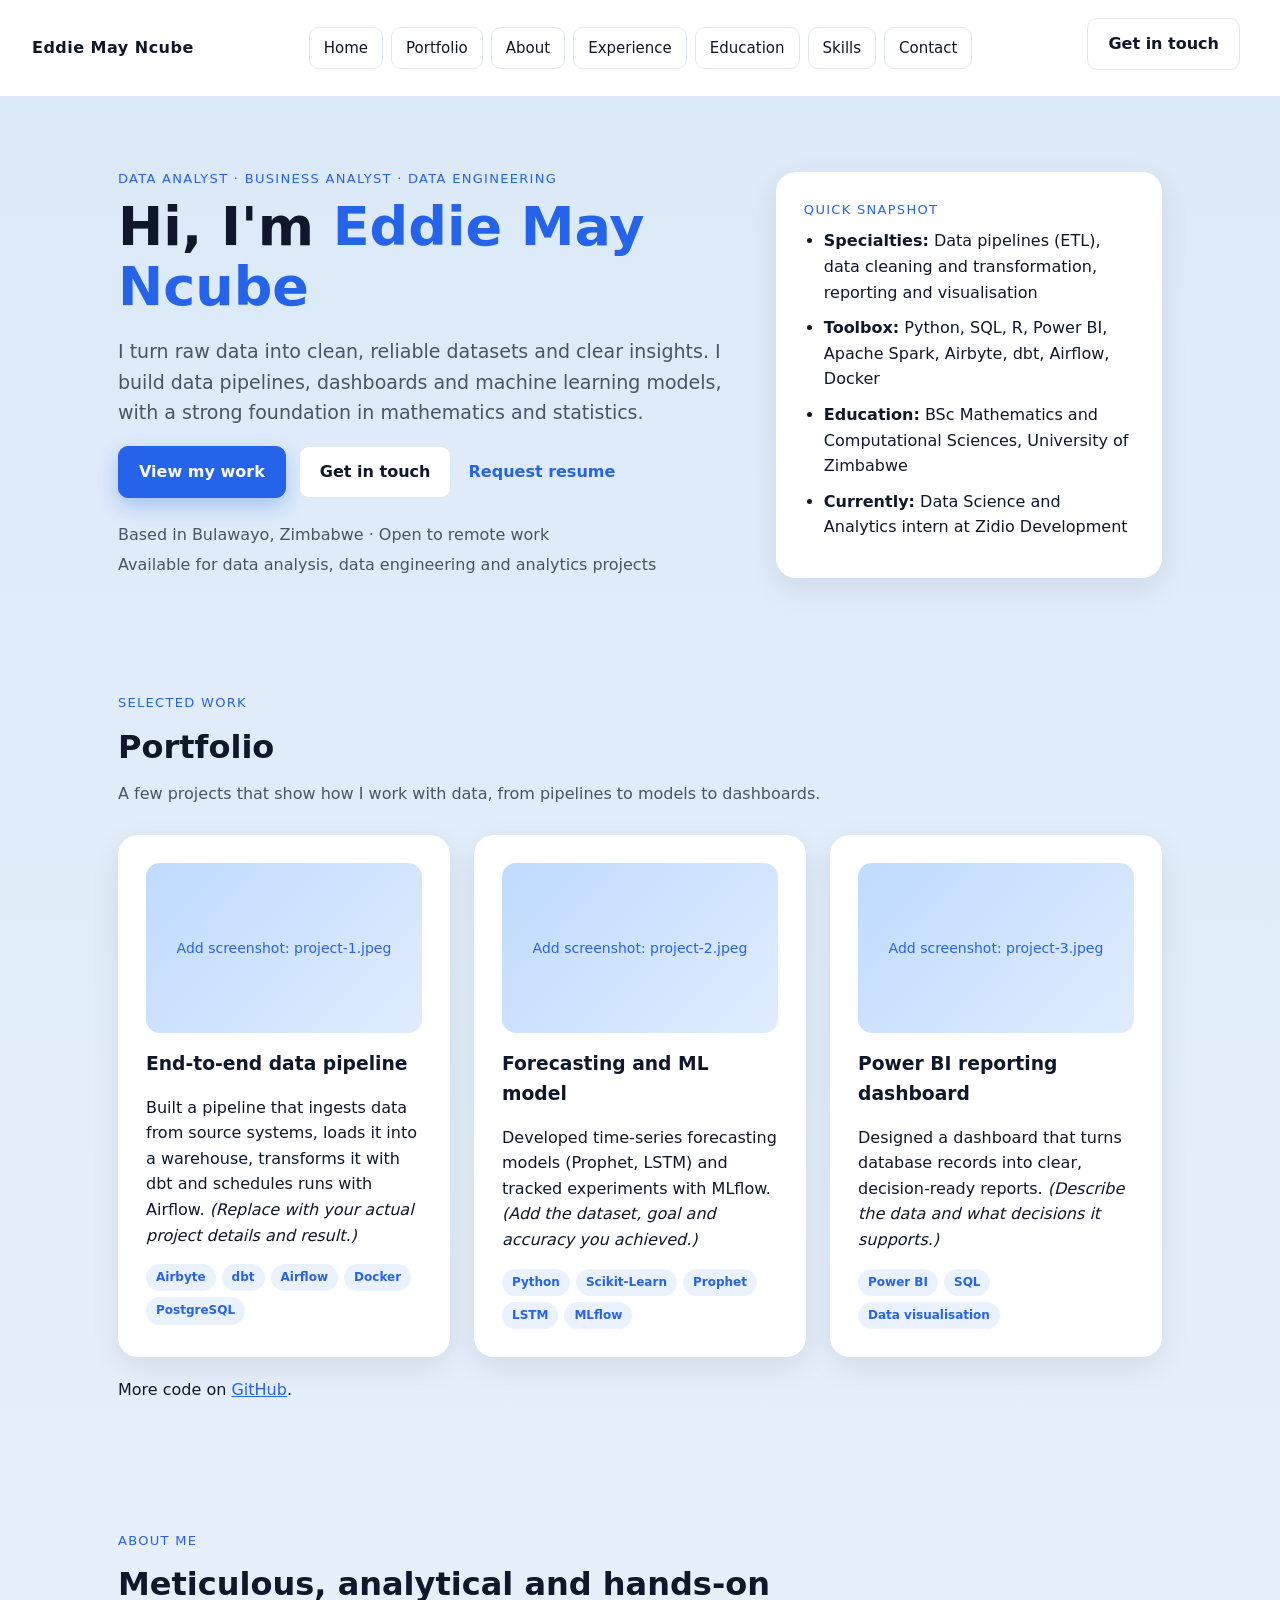
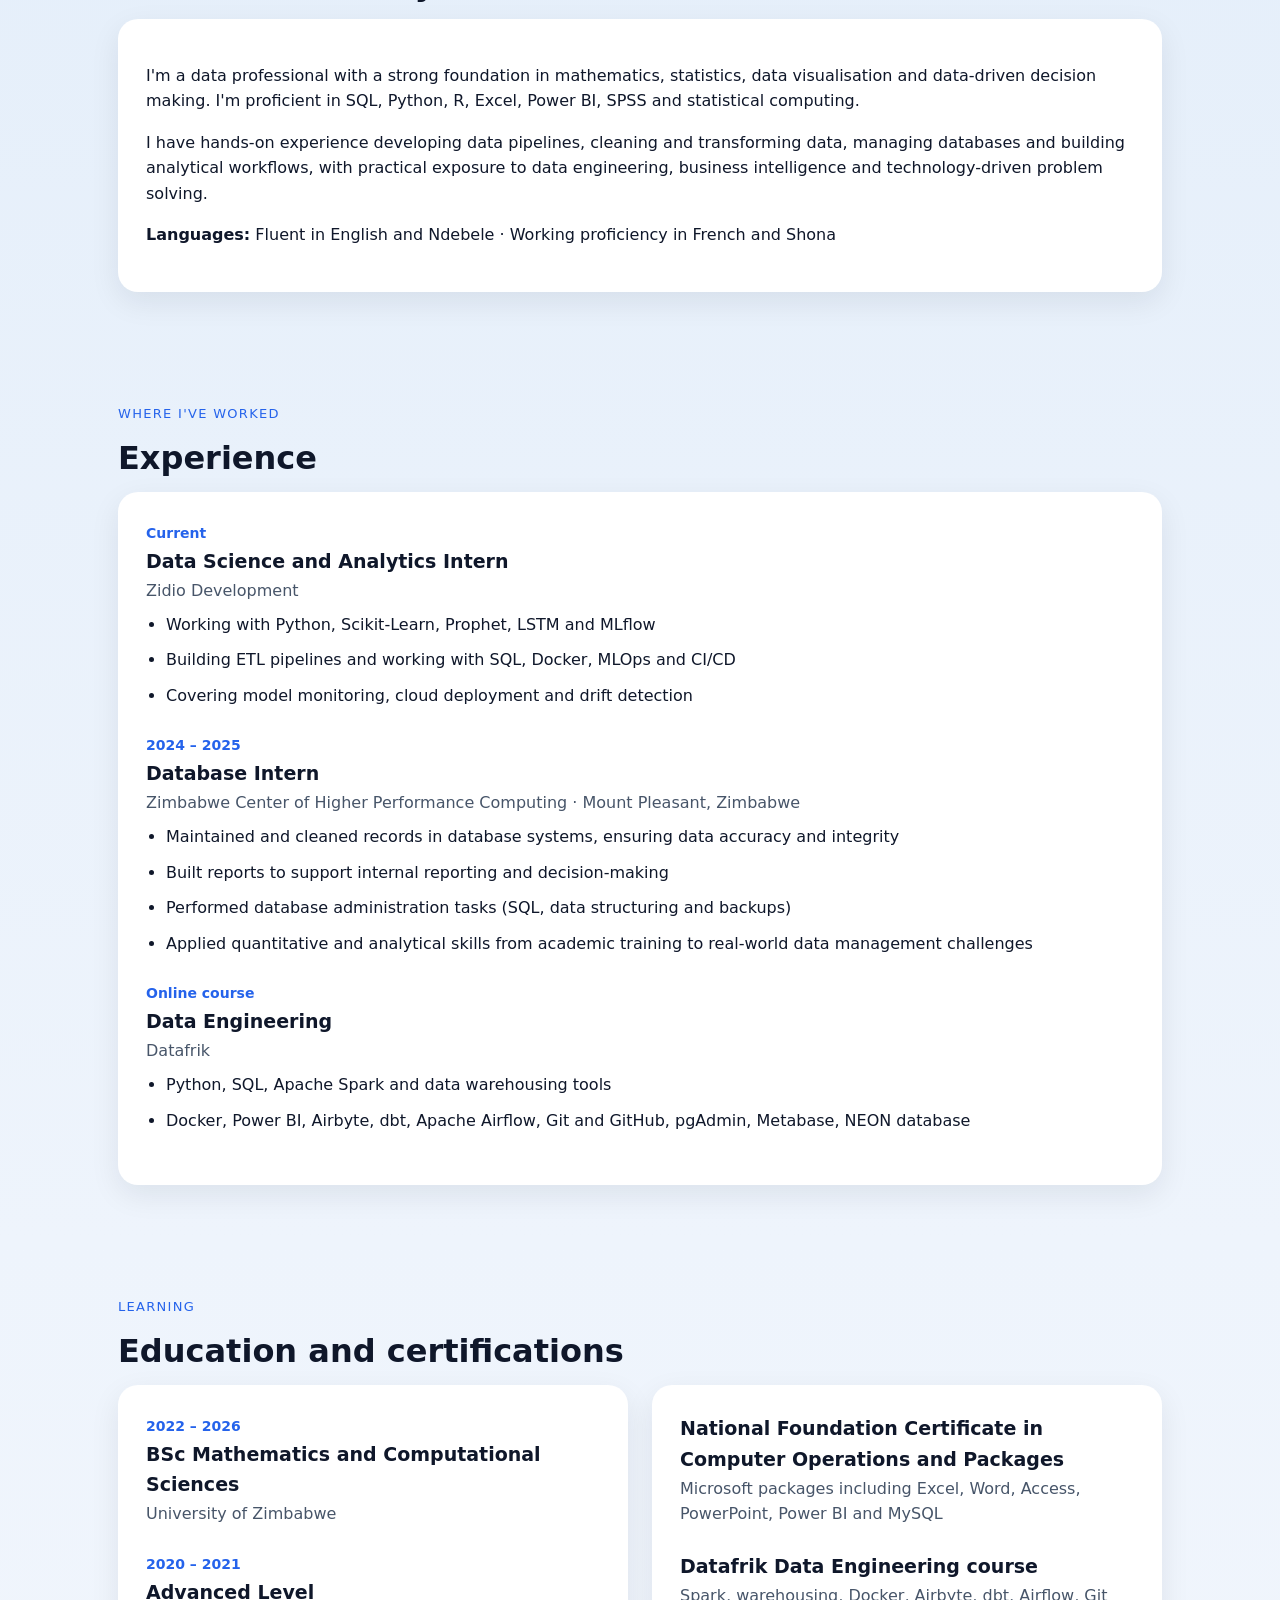
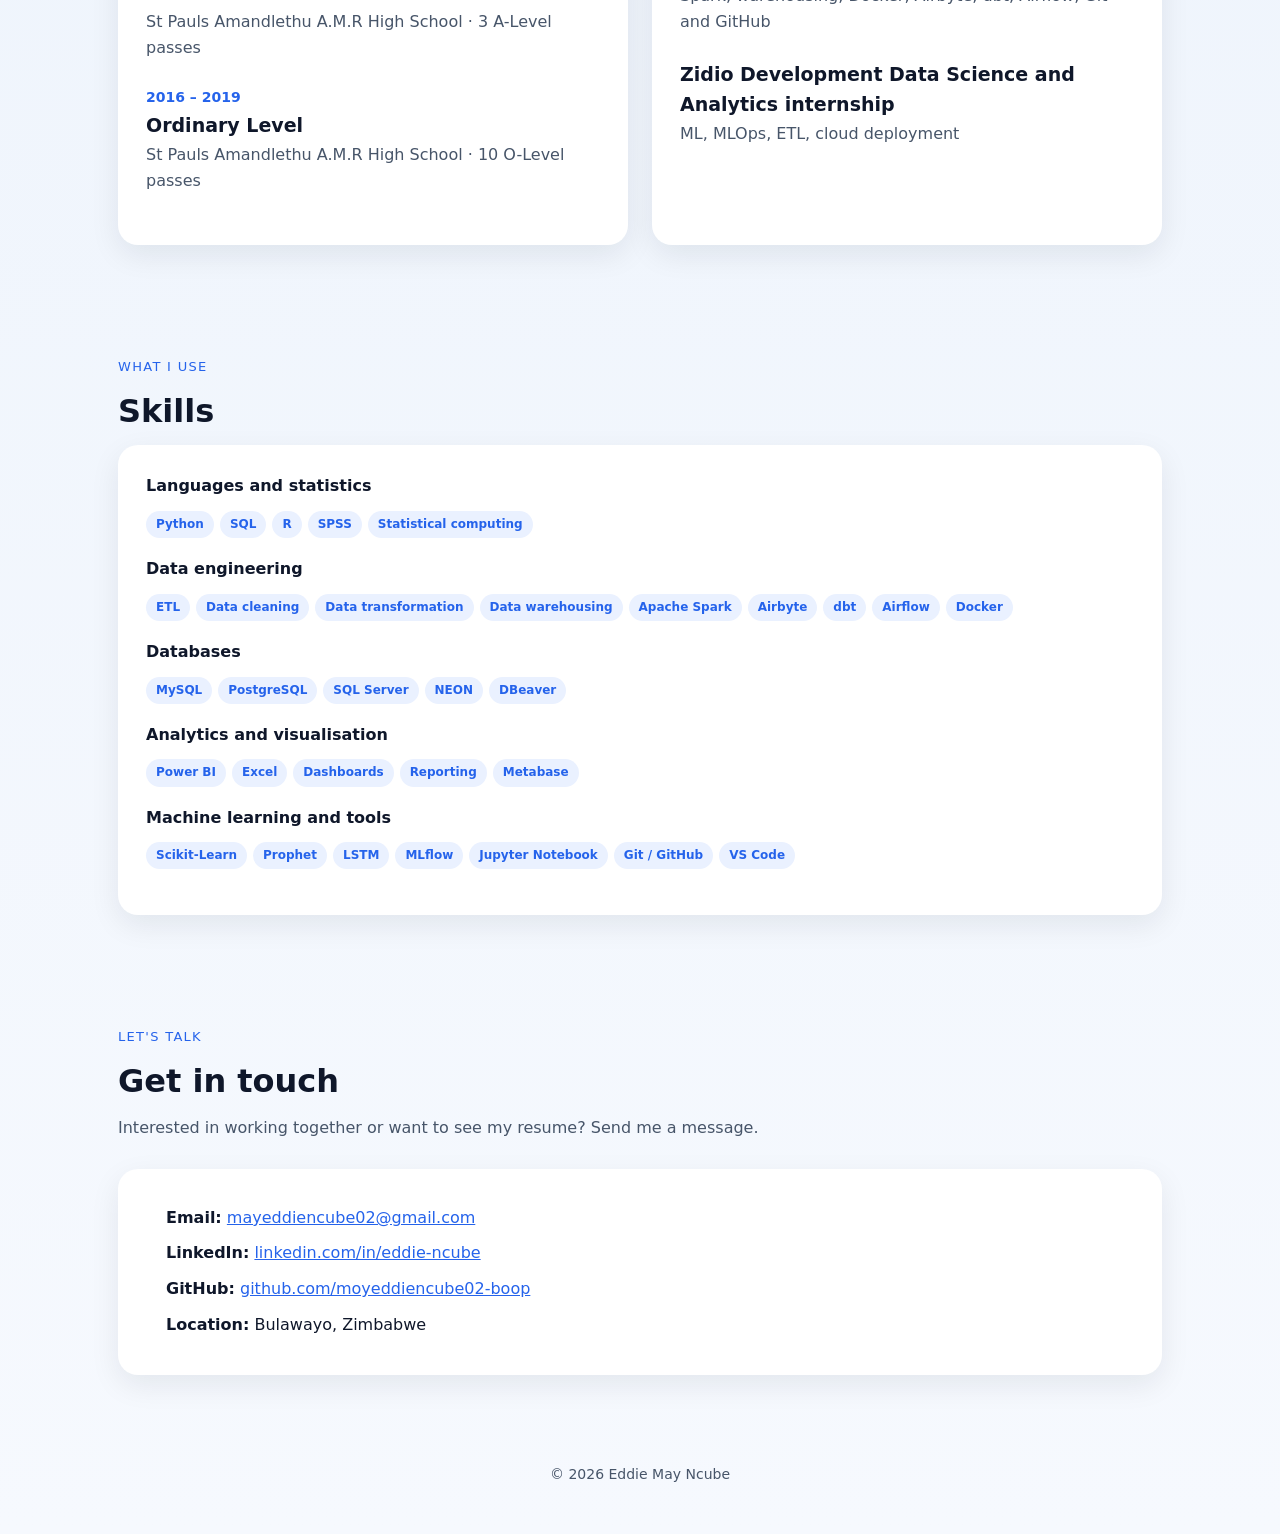
==== index.html @ 7b1fba9e "Add files via upload" ====
<!DOCTYPE html>
<html lang="en">
<head>
  <meta charset="UTF-8">
  <meta name="viewport" content="width=device-width, initial-scale=1">
  <title>Eddie May Ncube | Data &amp; Technology Professional</title>
  <meta name="description" content="Portfolio of Eddie May Ncube: data analyst, business analyst and aspiring data engineer building data pipelines, dashboards and ML models.">
  <link rel="stylesheet" href="styles.css">
</head>
<body>

  <header class="nav">
    <span class="brand">Eddie May Ncube</span>
    <nav>
      <a href="#home">Home</a>
      <a href="#portfolio">Portfolio</a>
      <a href="#about">About</a>
      <a href="#experience">Experience</a>
      <a href="#education">Education</a>
      <a href="#skills">Skills</a>
      <a href="#contact">Contact</a>
    </nav>
    <a class="btn" href="#contact">Get in touch</a>
  </header>

  <!-- HOME -->
  <section id="home" class="hero">
    <div>
      <p class="eyebrow">Data Analyst · Business Analyst · Data Engineering</p>
      <h1>Hi, I'm <span>Eddie May Ncube</span></h1>
      <p class="pitch">
        I turn raw data into clean, reliable datasets and clear insights. I build data pipelines,
        dashboards and machine learning models, with a strong foundation in mathematics and statistics.
      </p>
      <p>
        <a class="btn primary" href="#portfolio">View my work</a>
        <a class="btn" href="#contact">Get in touch</a>
        <a class="btn link" href="mailto:mayeddiencube02@gmail.com?subject=Resume%20request">Request resume</a>
      </p>
      <p class="meta">Based in Bulawayo, Zimbabwe · Open to remote work</p>
      <p class="meta">Available for data analysis, data engineering and analytics projects</p>
    </div>

    <aside class="card">
      <p class="eyebrow">Quick snapshot</p>
      <ul>
        <li><strong>Specialties:</strong> Data pipelines (ETL), data cleaning and transformation, reporting and visualisation</li>
        <li><strong>Toolbox:</strong> Python, SQL, R, Power BI, Apache Spark, Airbyte, dbt, Airflow, Docker</li>
        <li><strong>Education:</strong> BSc Mathematics and Computational Sciences, University of Zimbabwe</li>
        <li><strong>Currently:</strong> Data Science and Analytics intern at Zidio Development</li>
      </ul>
    </aside>
  </section>

  <!-- PORTFOLIO -->
  <section id="portfolio">
    <p class="eyebrow">Selected work</p>
    <h2>Portfolio</h2>
    <p class="lead">A few projects that show how I work with data, from pipelines to models to dashboards.</p>

    <div class="grid">

      <article class="card project">
        <div class="shot"><!-- Replace with: <img src="project-1.jpeg" alt="Pipeline diagram"> -->Add screenshot: project-1.jpeg</div>
        <h3>End-to-end data pipeline</h3>
        <p>Built a pipeline that ingests data from source systems, loads it into a warehouse, transforms it with dbt and schedules runs with Airflow. <em>(Replace with your actual project details and result.)</em></p>
        <div class="tags"><span>Airbyte</span><span>dbt</span><span>Airflow</span><span>Docker</span><span>PostgreSQL</span></div>
      </article>

      <article class="card project">
        <div class="shot">Add screenshot: project-2.jpeg</div>
        <h3>Forecasting and ML model</h3>
        <p>Developed time-series forecasting models (Prophet, LSTM) and tracked experiments with MLflow. <em>(Add the dataset, goal and accuracy you achieved.)</em></p>
        <div class="tags"><span>Python</span><span>Scikit-Learn</span><span>Prophet</span><span>LSTM</span><span>MLflow</span></div>
      </article>

      <article class="card project">
        <div class="shot">Add screenshot: project-3.jpeg</div>
        <h3>Power BI reporting dashboard</h3>
        <p>Designed a dashboard that turns database records into clear, decision-ready reports. <em>(Describe the data and what decisions it supports.)</em></p>
        <div class="tags"><span>Power BI</span><span>SQL</span><span>Data visualisation</span></div>
      </article>

    </div>
    <p style="margin-top:20px">More code on <a href="https://github.com/moyeddiencube02-boop" target="_blank" rel="noopener">GitHub</a>.</p>
  </section>

  <!-- ABOUT -->
  <section id="about">
    <p class="eyebrow">About me</p>
    <h2>Meticulous, analytical and hands-on</h2>
    <div class="card">
      <p>
        I'm a data professional with a strong foundation in mathematics, statistics, data visualisation and
        data-driven decision making. I'm proficient in SQL, Python, R, Excel, Power BI, SPSS and statistical computing.
      </p>
      <p>
        I have hands-on experience developing data pipelines, cleaning and transforming data, managing databases and
        building analytical workflows, with practical exposure to data engineering, business intelligence and
        technology-driven problem solving.
      </p>
      <p><strong>Languages:</strong> Fluent in English and Ndebele · Working proficiency in French and Shona</p>
    </div>
  </section>

  <!-- EXPERIENCE -->
  <section id="experience">
    <p class="eyebrow">Where I've worked</p>
    <h2>Experience</h2>

    <div class="card">
      <div class="item">
        <span class="when">Current</span>
        <h3>Data Science and Analytics Intern</h3>
        <p class="where">Zidio Development</p>
        <ul>
          <li>Working with Python, Scikit-Learn, Prophet, LSTM and MLflow</li>
          <li>Building ETL pipelines and working with SQL, Docker, MLOps and CI/CD</li>
          <li>Covering model monitoring, cloud deployment and drift detection</li>
        </ul>
      </div>

      <div class="item">
        <span class="when">2024 – 2025</span>
        <h3>Database Intern</h3>
        <p class="where">Zimbabwe Center of Higher Performance Computing · Mount Pleasant, Zimbabwe</p>
        <ul>
          <li>Maintained and cleaned records in database systems, ensuring data accuracy and integrity</li>
          <li>Built reports to support internal reporting and decision-making</li>
          <li>Performed database administration tasks (SQL, data structuring and backups)</li>
          <li>Applied quantitative and analytical skills from academic training to real-world data management challenges</li>
        </ul>
      </div>

      <div class="item">
        <span class="when">Online course</span>
        <h3>Data Engineering</h3>
        <p class="where">Datafrik</p>
        <ul>
          <li>Python, SQL, Apache Spark and data warehousing tools</li>
          <li>Docker, Power BI, Airbyte, dbt, Apache Airflow, Git and GitHub, pgAdmin, Metabase, NEON database</li>
        </ul>
      </div>
    </div>
  </section>

  <!-- EDUCATION -->
  <section id="education">
    <p class="eyebrow">Learning</p>
    <h2>Education and certifications</h2>

    <div class="grid">
      <div class="card">
        <div class="item">
          <span class="when">2022 – 2026</span>
          <h3>BSc Mathematics and Computational Sciences</h3>
          <p class="where">University of Zimbabwe</p>
        </div>
        <div class="item">
          <span class="when">2020 – 2021</span>
          <h3>Advanced Level</h3>
          <p class="where">St Pauls Amandlethu A.M.R High School · 3 A-Level passes</p>
        </div>
        <div class="item">
          <span class="when">2016 – 2019</span>
          <h3>Ordinary Level</h3>
          <p class="where">St Pauls Amandlethu A.M.R High School · 10 O-Level passes</p>
        </div>
      </div>

      <div class="card">
        <div class="item">
          <h3>National Foundation Certificate in Computer Operations and Packages</h3>
          <p class="where">Microsoft packages including Excel, Word, Access, PowerPoint, Power BI and MySQL</p>
        </div>
        <div class="item">
          <h3>Datafrik Data Engineering course</h3>
          <p class="where">Spark, warehousing, Docker, Airbyte, dbt, Airflow, Git and GitHub</p>
        </div>
        <div class="item">
          <h3>Zidio Development Data Science and Analytics internship</h3>
          <p class="where">ML, MLOps, ETL, cloud deployment</p>
        </div>
      </div>
    </div>
  </section>

  <!-- SKILLS -->
  <section id="skills">
    <p class="eyebrow">What I use</p>
    <h2>Skills</h2>

    <div class="card">
      <div class="skill-group">
        <h3>Languages and statistics</h3>
        <div class="tags"><span>Python</span><span>SQL</span><span>R</span><span>SPSS</span><span>Statistical computing</span></div>
      </div>
      <div class="skill-group">
        <h3>Data engineering</h3>
        <div class="tags"><span>ETL</span><span>Data cleaning</span><span>Data transformation</span><span>Data warehousing</span><span>Apache Spark</span><span>Airbyte</span><span>dbt</span><span>Airflow</span><span>Docker</span></div>
      </div>
      <div class="skill-group">
        <h3>Databases</h3>
        <div class="tags"><span>MySQL</span><span>PostgreSQL</span><span>SQL Server</span><span>NEON</span><span>DBeaver</span></div>
      </div>
      <div class="skill-group">
        <h3>Analytics and visualisation</h3>
        <div class="tags"><span>Power BI</span><span>Excel</span><span>Dashboards</span><span>Reporting</span><span>Metabase</span></div>
      </div>
      <div class="skill-group">
        <h3>Machine learning and tools</h3>
        <div class="tags"><span>Scikit-Learn</span><span>Prophet</span><span>LSTM</span><span>MLflow</span><span>Jupyter Notebook</span><span>Git / GitHub</span><span>VS Code</span></div>
      </div>
    </div>
  </section>

  <!-- CONTACT -->
  <section id="contact">
    <p class="eyebrow">Let's talk</p>
    <h2>Get in touch</h2>
    <p class="lead">Interested in working together or want to see my resume? Send me a message.</p>
    <div class="card">
      <ul class="contact-list">
        <li><strong>Email:</strong> <a href="mailto:mayeddiencube02@gmail.com">mayeddiencube02@gmail.com</a></li>
        <li><strong>LinkedIn:</strong> <a href="https://www.linkedin.com/in/eddie-ncube-9a7a51247/" target="_blank" rel="noopener">linkedin.com/in/eddie-ncube</a></li>
        <li><strong>GitHub:</strong> <a href="https://github.com/moyeddiencube02-boop" target="_blank" rel="noopener">github.com/moyeddiencube02-boop</a></li>
        <li><strong>Location:</strong> Bulawayo, Zimbabwe</li>
      </ul>
    </div>
  </section>

  <footer>© 2026 Eddie May Ncube</footer>

</body>
</html>
---- styles.css ----
:root {
  --blue: #2563eb;
  --ink: #0f172a;
  --muted: #475569;
  --line: #e2e8f0;
  --card: #ffffff;
}

* { box-sizing: border-box; }
html { scroll-behavior: smooth; scroll-padding-top: 90px; }

body {
  margin: 0;
  font-family: system-ui, -apple-system, "Segoe UI", Roboto, sans-serif;
  color: var(--ink);
  line-height: 1.6;
  background: linear-gradient(180deg, #dbe9f8 0%, #eef4fc 60%, #f6f9fe 100%);
}

a { color: var(--blue); }

/* ---------- Navigation ---------- */
.nav {
  position: sticky; top: 0; z-index: 10;
  display: flex; justify-content: space-between; align-items: center;
  gap: 16px; padding: 18px 32px;
  background: #fff; border-bottom: 1px solid var(--line);
}
.brand { font-weight: 700; letter-spacing: .03em; white-space: nowrap; }
.nav nav { display: flex; flex-wrap: wrap; gap: 8px; justify-content: center; }
.nav nav a {
  padding: 8px 14px; border: 1px solid var(--line); border-radius: 10px;
  text-decoration: none; color: var(--ink); font-size: 15px; background: #fff;
}
.nav nav a:hover { border-color: var(--blue); color: var(--blue); }

/* ---------- Buttons ---------- */
.btn {
  display: inline-block; padding: 12px 20px; border-radius: 10px;
  background: #fff; color: var(--ink); text-decoration: none;
  border: 1px solid var(--line); font-weight: 600; margin: 0 8px 8px 0;
}
.btn.primary { background: var(--blue); color: #fff; border-color: var(--blue);
  box-shadow: 0 8px 20px rgba(37, 99, 235, .3); }
.btn.link { background: none; border: none; color: var(--blue); padding-left: 4px; }

/* ---------- Layout ---------- */
section { max-width: 1100px; margin: 0 auto; padding: 56px 28px; }
section h2 { font-size: 32px; margin: 0 0 8px; }
.eyebrow { color: var(--blue); font-size: 13px; letter-spacing: .1em;
  text-transform: uppercase; margin: 0 0 8px; }
.lead { color: var(--muted); max-width: 720px; margin: 0 0 28px; }

.hero {
  display: grid; grid-template-columns: 1.6fr 1fr; gap: 40px;
  align-items: center; padding-top: 72px;
}
.hero h1 { font-size: 54px; line-height: 1.1; margin: 8px 0 20px; }
.hero h1 span { color: var(--blue); }
.hero p.pitch { font-size: 19px; color: var(--muted); max-width: 640px; }
.meta { color: var(--muted); margin: 4px 0; }

.card {
  background: var(--card); border-radius: 20px; padding: 28px;
  box-shadow: 0 10px 30px rgba(15, 23, 42, .08);
}
.card ul { padding-left: 20px; margin: 8px 0 0; }
.card li { margin-bottom: 10px; }

.grid { display: grid; grid-template-columns: repeat(auto-fit, minmax(300px, 1fr)); gap: 24px; }

/* ---------- Projects ---------- */
.project .shot {
  height: 170px; border-radius: 14px; margin-bottom: 16px;
  background: linear-gradient(135deg, #bfdbfe, #e0ecff);
  display: flex; align-items: center; justify-content: center;
  color: var(--blue); font-size: 14px; overflow: hidden;
}
.project .shot img { width: 100%; height: 100%; object-fit: cover; }
.project h3 { margin: 0 0 8px; }
.tags { display: flex; flex-wrap: wrap; gap: 6px; margin-top: 12px; }
.tags span {
  font-size: 12px; padding: 4px 10px; border-radius: 999px;
  background: #eaf1ff; color: var(--blue); font-weight: 600;
}

/* ---------- Timeline ---------- */
.item { margin-bottom: 24px; }
.item h3 { margin: 0; font-size: 19px; }
.item .when { color: var(--blue); font-size: 14px; font-weight: 600; }
.item .where { color: var(--muted); margin: 2px 0 8px; }
.item ul { margin: 0; padding-left: 20px; }

/* ---------- Skills ---------- */
.skill-group { margin-bottom: 18px; }
.skill-group h3 { font-size: 16px; margin: 0 0 8px; }

/* ---------- Contact ---------- */
.contact-list { list-style: none; padding: 0; margin: 0; }
.contact-list li { margin-bottom: 10px; }

footer { text-align: center; color: var(--muted); padding: 32px 20px 48px; font-size: 14px; }

/* ---------- Mobile ---------- */
@media (max-width: 860px) {
  .nav { flex-direction: column; padding: 14px 16px; }
  .hero { grid-template-columns: 1fr; padding-top: 40px; }
  .hero h1 { font-size: 38px; }
  section { padding: 40px 18px; }
}
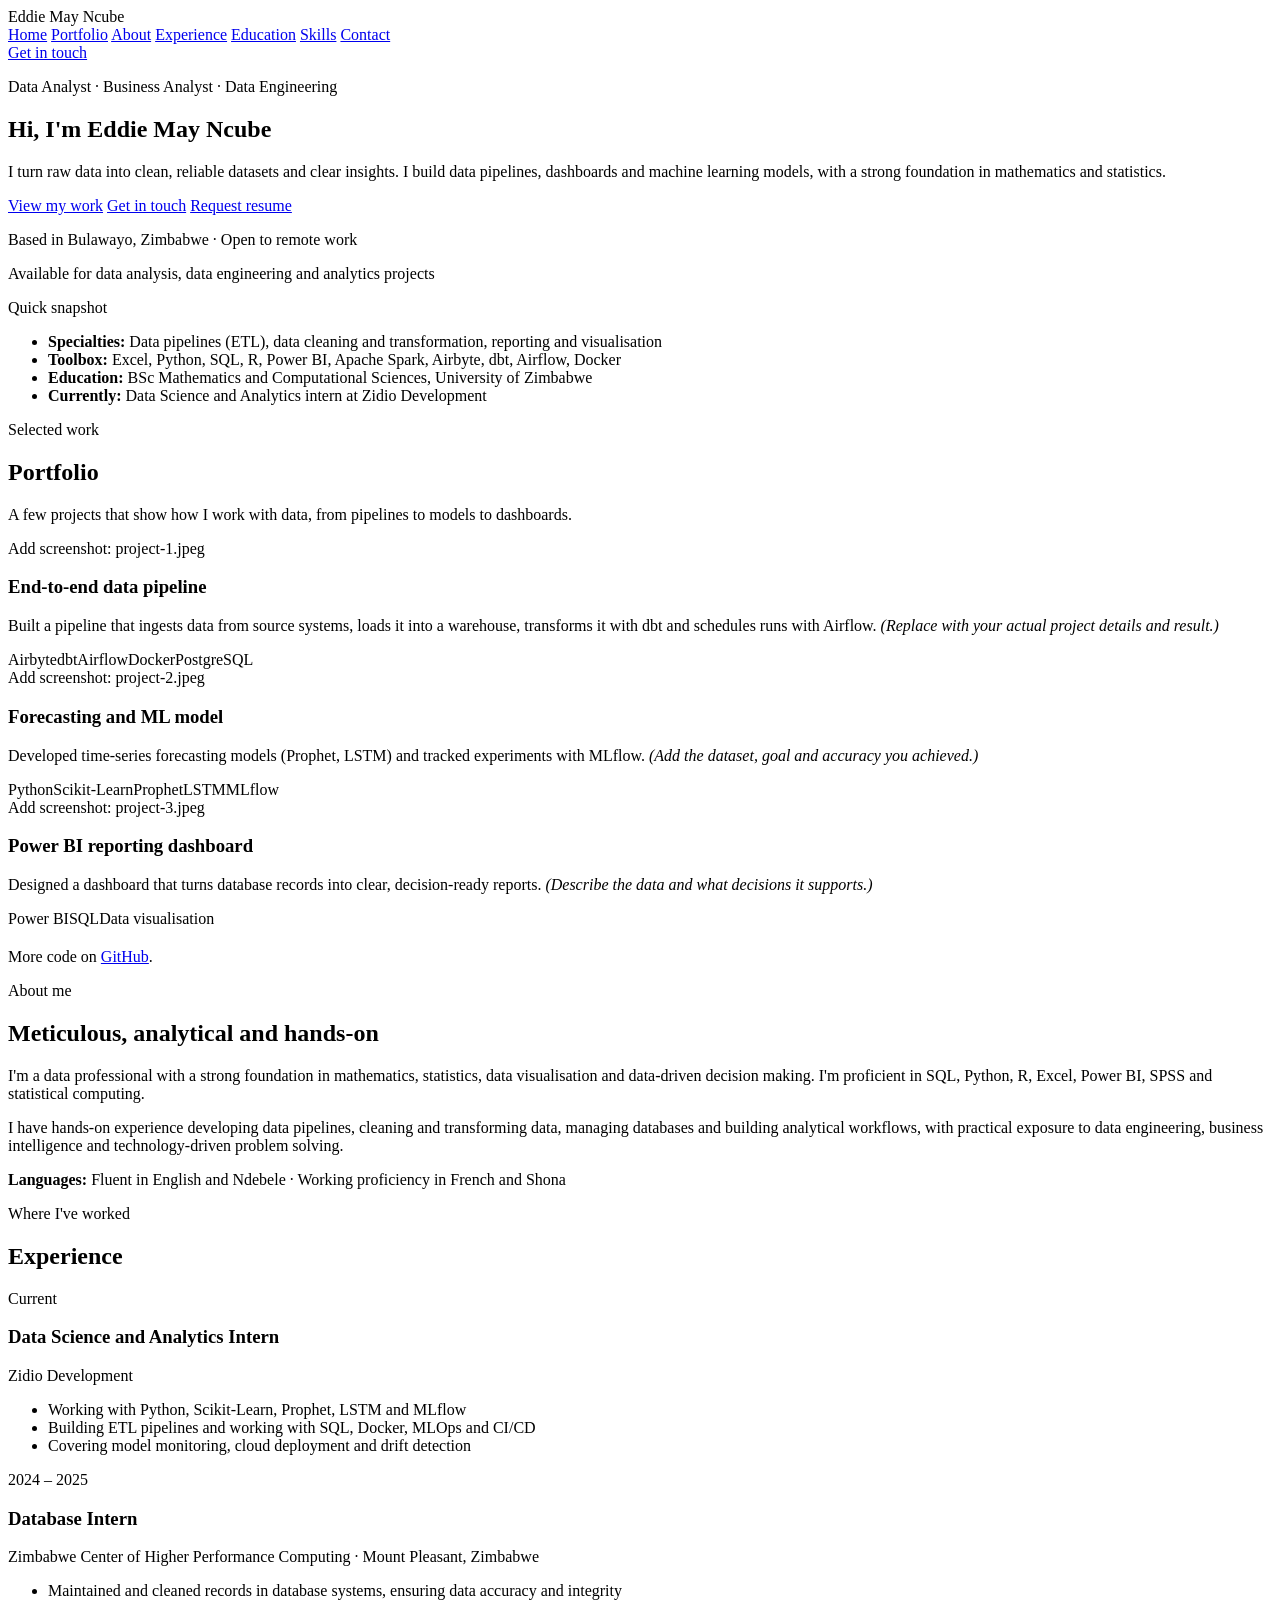
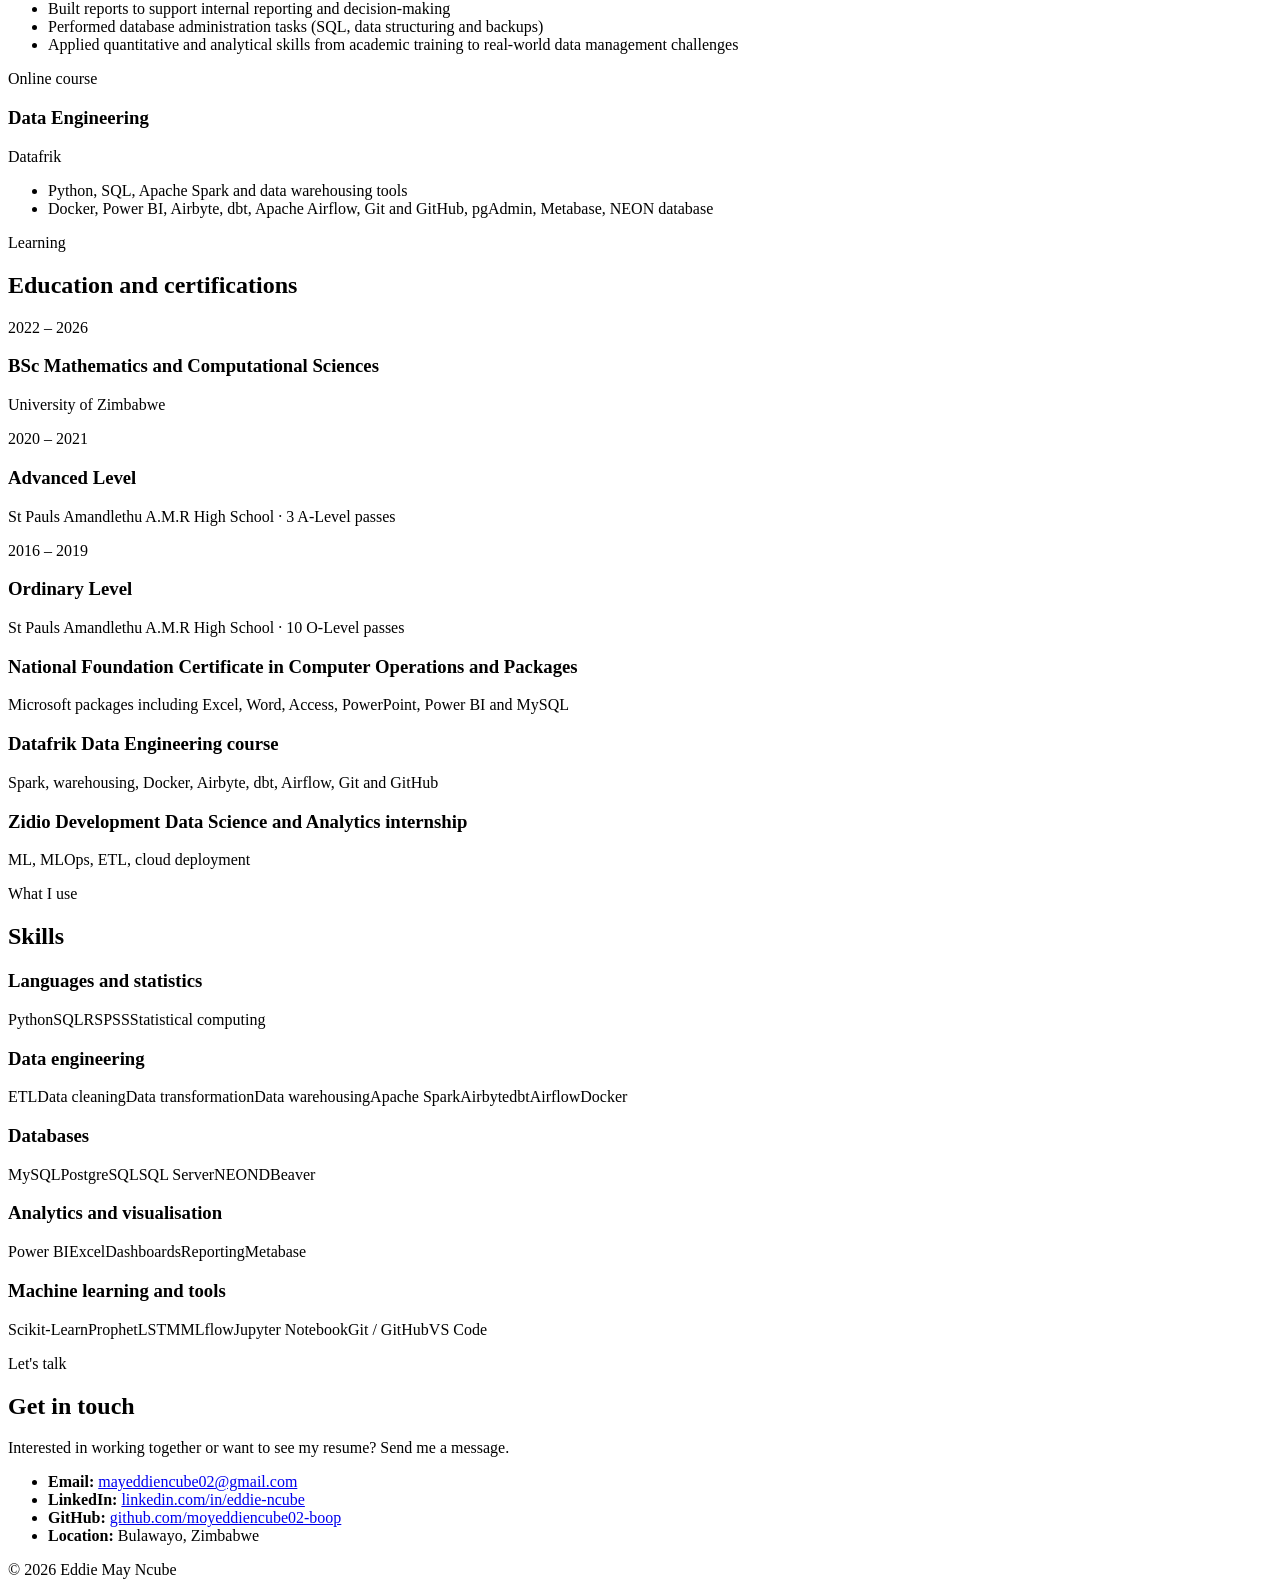
==== commit 58a555e3: "Rename index .html to index.html" ====
--- a/index.html
+++ b/index.html
@@ -45,7 +45,7 @@
       <p class="eyebrow">Quick snapshot</p>
       <ul>
         <li><strong>Specialties:</strong> Data pipelines (ETL), data cleaning and transformation, reporting and visualisation</li>
-        <li><strong>Toolbox:</strong> Python, SQL, R, Power BI, Apache Spark, Airbyte, dbt, Airflow, Docker</li>
+        <li><strong>Toolbox:</strong> Excel, Python, SQL, R, Power BI, Apache Spark, Airbyte, dbt, Airflow, Docker</li>
         <li><strong>Education:</strong> BSc Mathematics and Computational Sciences, University of Zimbabwe</li>
         <li><strong>Currently:</strong> Data Science and Analytics intern at Zidio Development</li>
       </ul>
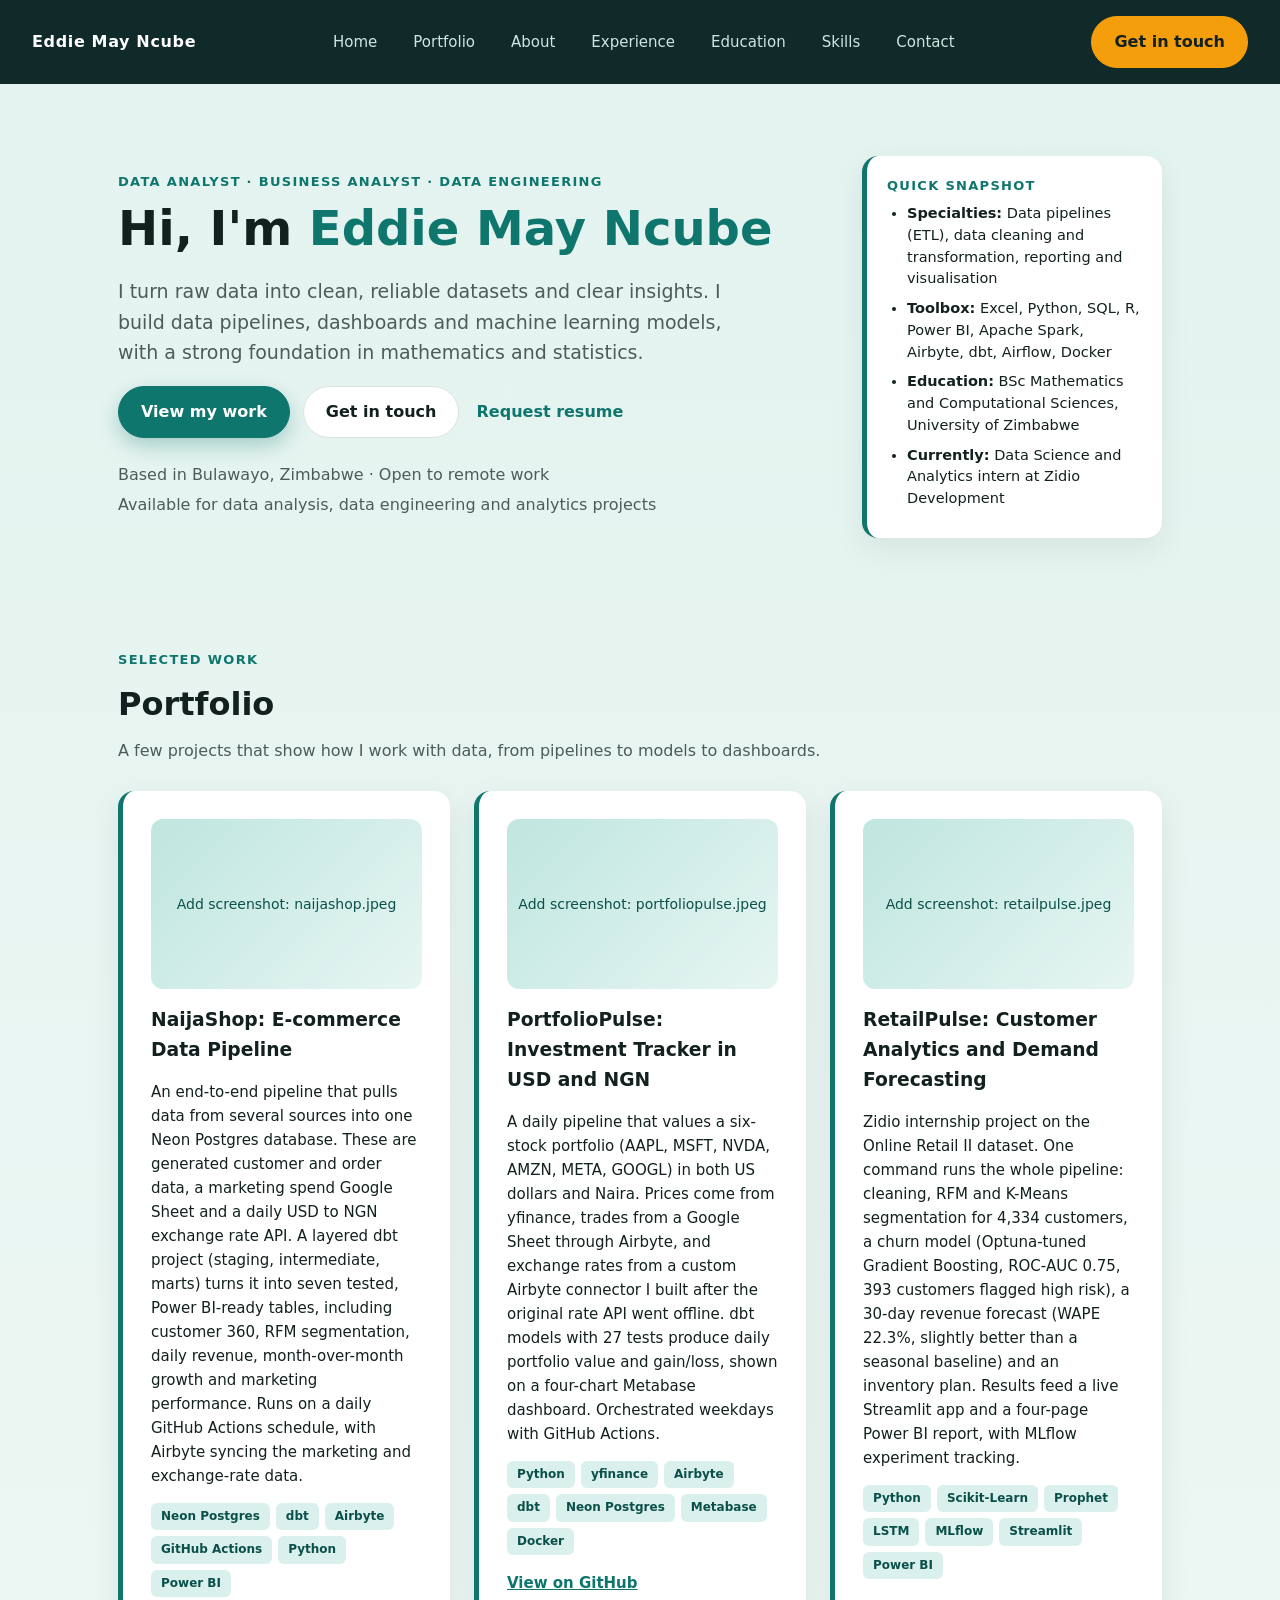
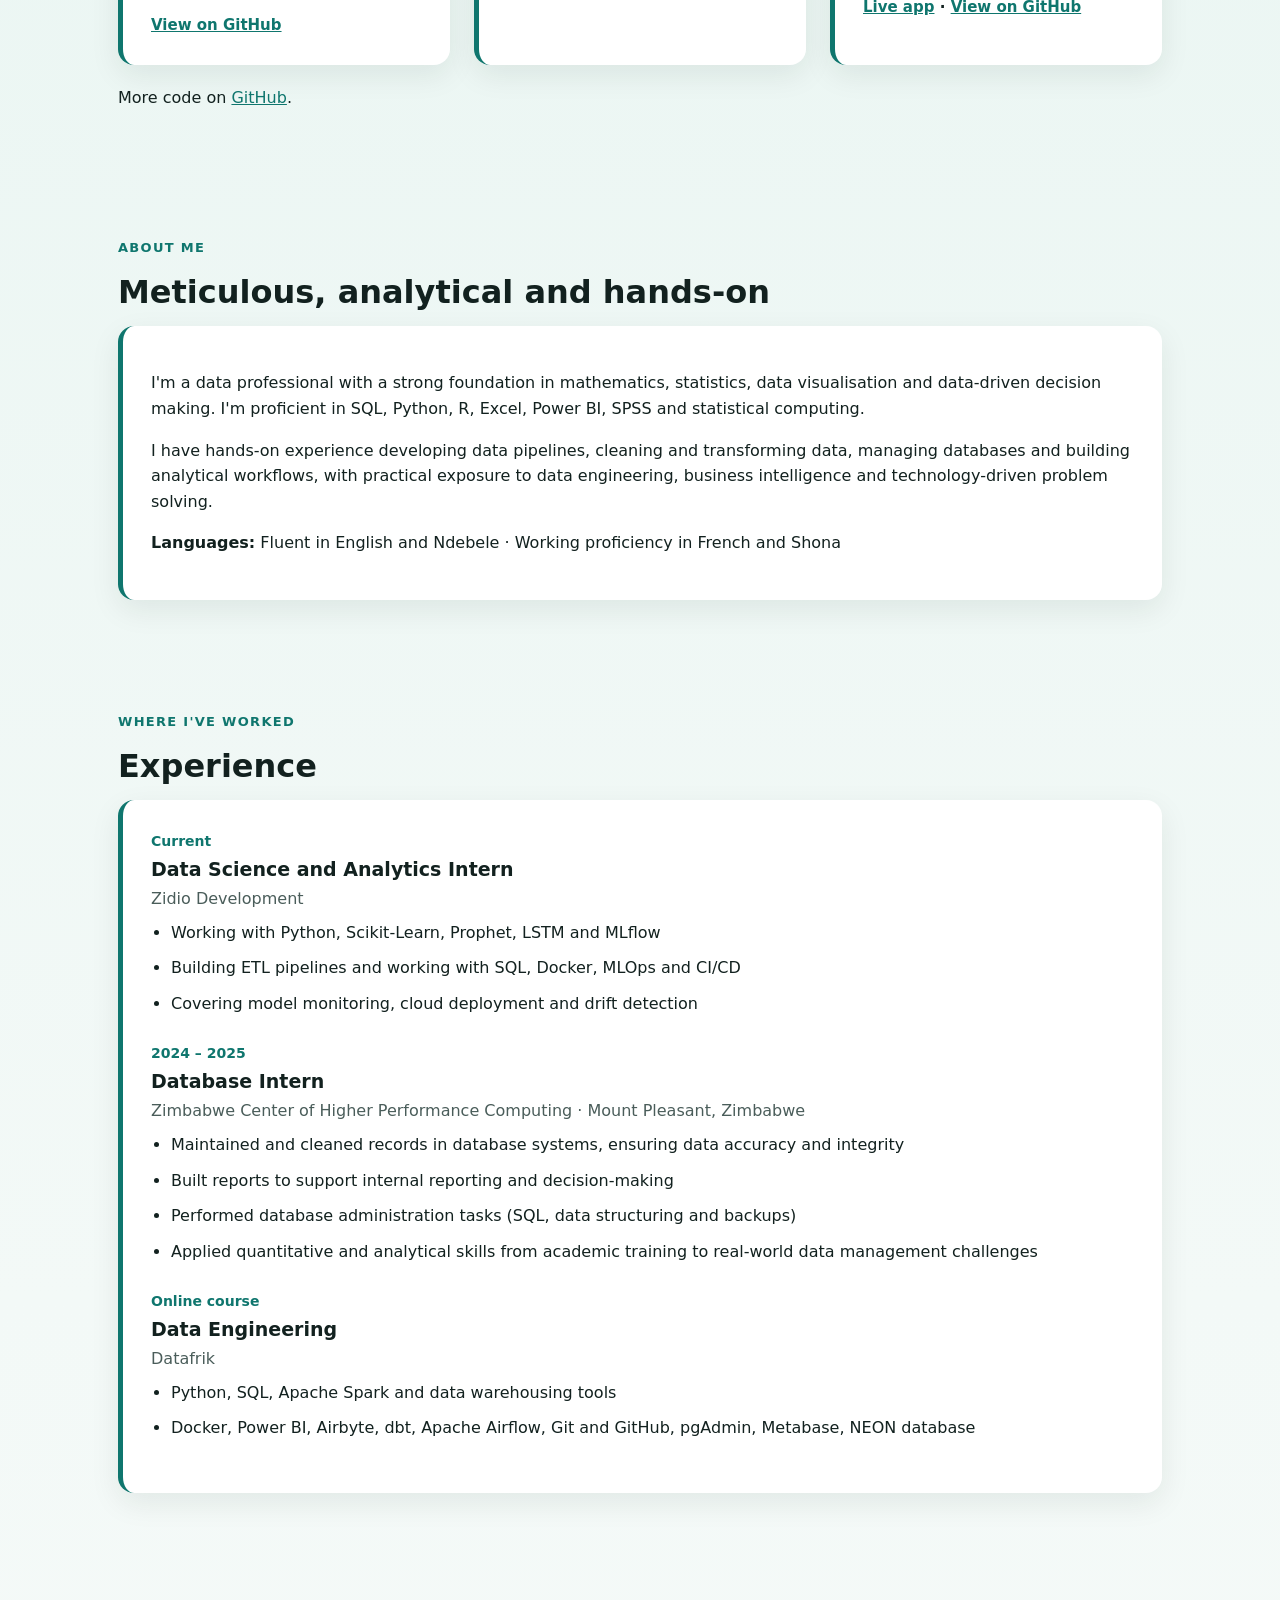
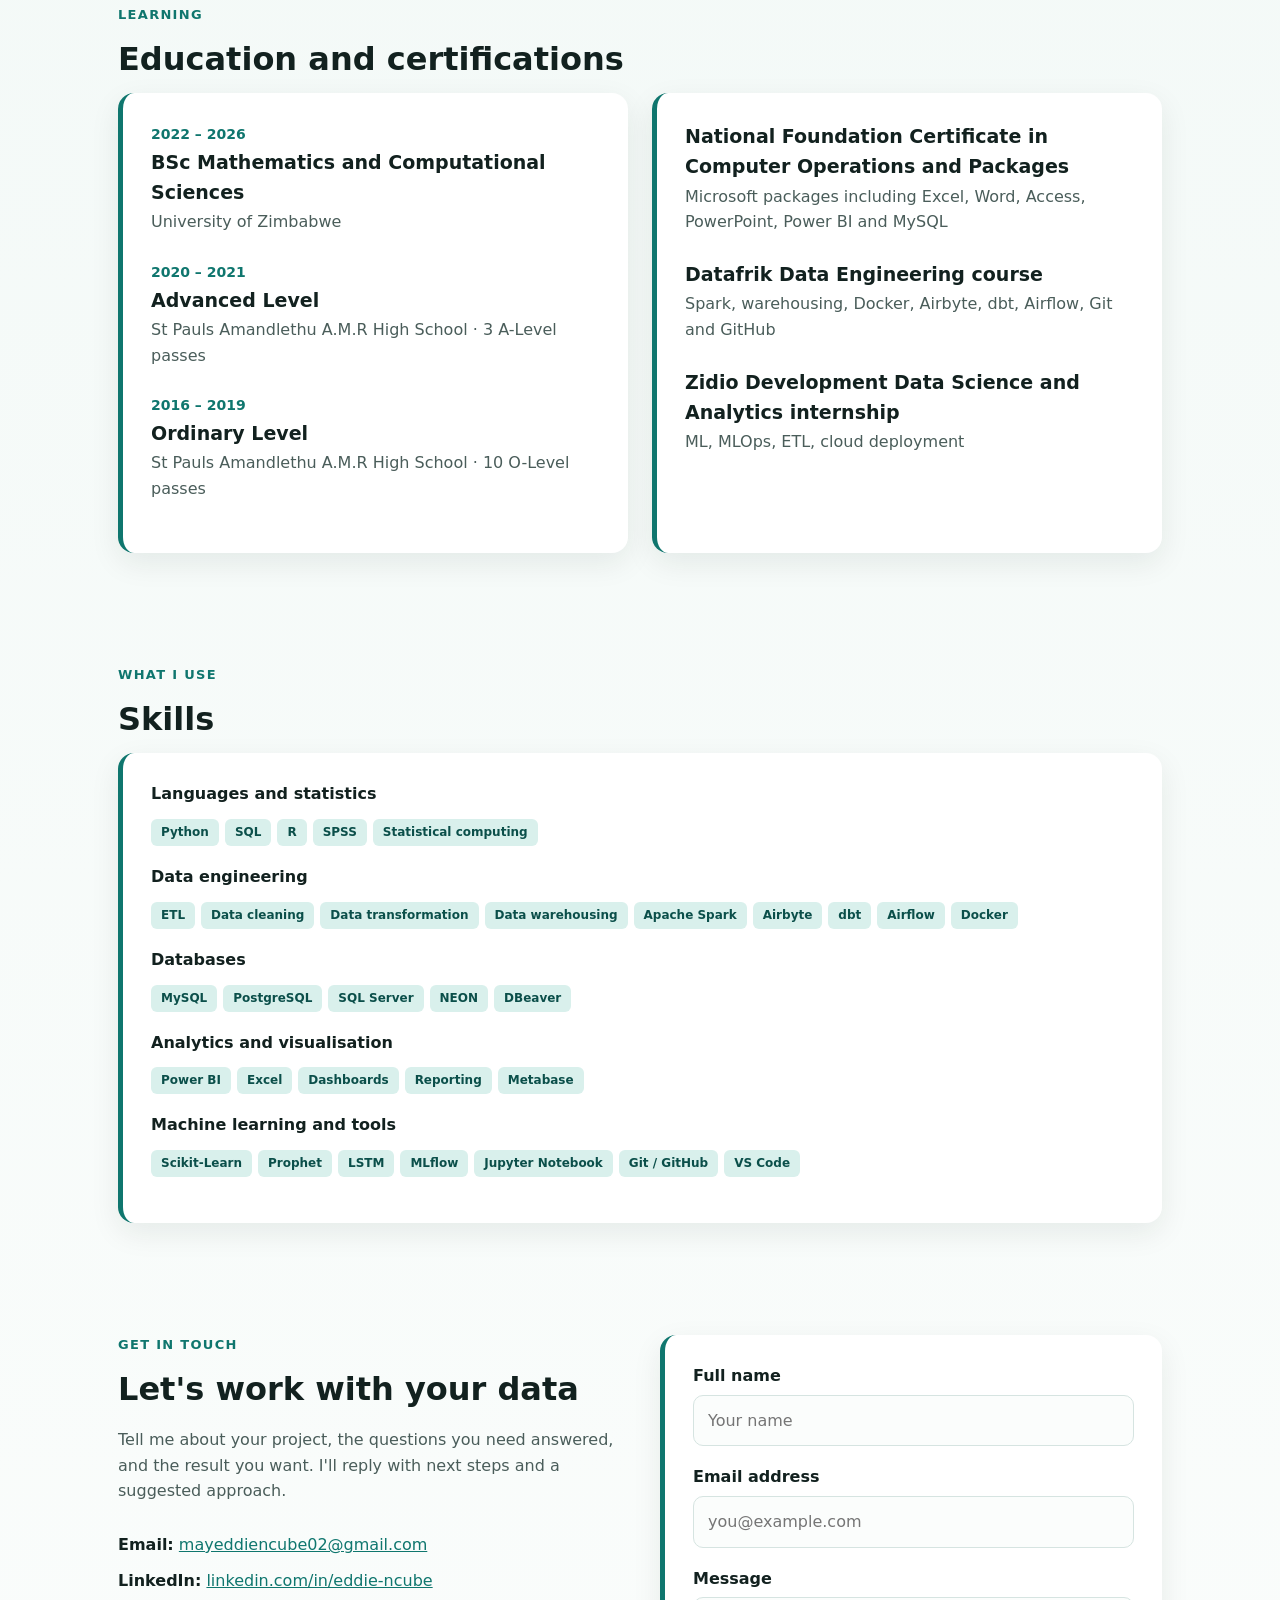
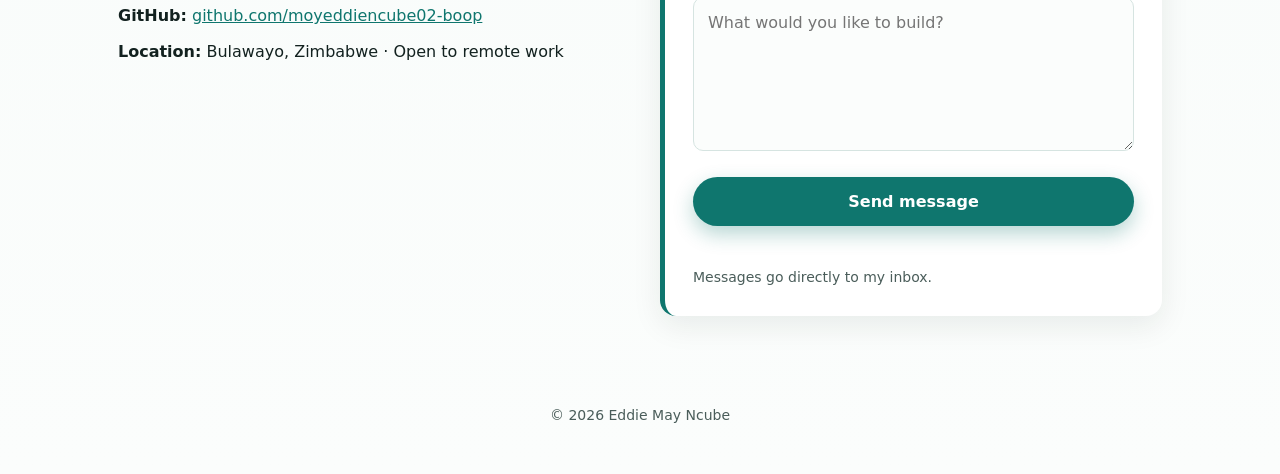
==== commit 9da63377: "Add files via upload" ====
--- a/index.html
+++ b/index.html
@@ -61,24 +61,27 @@
     <div class="grid">
 
       <article class="card project">
-        <div class="shot"><!-- Replace with: <img src="project-1.jpeg" alt="Pipeline diagram"> -->Add screenshot: project-1.jpeg</div>
-        <h3>End-to-end data pipeline</h3>
-        <p>Built a pipeline that ingests data from source systems, loads it into a warehouse, transforms it with dbt and schedules runs with Airflow. <em>(Replace with your actual project details and result.)</em></p>
-        <div class="tags"><span>Airbyte</span><span>dbt</span><span>Airflow</span><span>Docker</span><span>PostgreSQL</span></div>
+        <div class="shot"><!-- Replace with: <img src="naijashop.jpeg" alt="NaijaShop dashboard"> -->Add screenshot: naijashop.jpeg</div>
+        <h3>NaijaShop: E-commerce Data Pipeline</h3>
+        <p>An end-to-end pipeline that pulls data from several sources into one Neon Postgres database. These are generated customer and order data, a marketing spend Google Sheet and a daily USD to NGN exchange rate API. A layered dbt project (staging, intermediate, marts) turns it into seven tested, Power BI-ready tables, including customer 360, RFM segmentation, daily revenue, month-over-month growth and marketing performance. Runs on a daily GitHub Actions schedule, with Airbyte syncing the marketing and exchange-rate data.</p>
+        <div class="tags"><span>Neon Postgres</span><span>dbt</span><span>Airbyte</span><span>GitHub Actions</span><span>Python</span><span>Power BI</span></div>
+        <p class="project-links"><a href="https://github.com/moyeddiencube02-boop" target="_blank" rel="noopener">View on GitHub</a></p>
       </article>
 
       <article class="card project">
-        <div class="shot">Add screenshot: project-2.jpeg</div>
-        <h3>Forecasting and ML model</h3>
-        <p>Developed time-series forecasting models (Prophet, LSTM) and tracked experiments with MLflow. <em>(Add the dataset, goal and accuracy you achieved.)</em></p>
-        <div class="tags"><span>Python</span><span>Scikit-Learn</span><span>Prophet</span><span>LSTM</span><span>MLflow</span></div>
+        <div class="shot">Add screenshot: portfoliopulse.jpeg</div>
+        <h3>PortfolioPulse: Investment Tracker in USD and NGN</h3>
+        <p>A daily pipeline that values a six-stock portfolio (AAPL, MSFT, NVDA, AMZN, META, GOOGL) in both US dollars and Naira. Prices come from yfinance, trades from a Google Sheet through Airbyte, and exchange rates from a custom Airbyte connector I built after the original rate API went offline. dbt models with 27 tests produce daily portfolio value and gain/loss, shown on a four-chart Metabase dashboard. Orchestrated weekdays with GitHub Actions.</p>
+        <div class="tags"><span>Python</span><span>yfinance</span><span>Airbyte</span><span>dbt</span><span>Neon Postgres</span><span>Metabase</span><span>Docker</span></div>
+        <p class="project-links"><a href="https://github.com/moyeddiencube02-boop" target="_blank" rel="noopener">View on GitHub</a></p>
       </article>
 
       <article class="card project">
-        <div class="shot">Add screenshot: project-3.jpeg</div>
-        <h3>Power BI reporting dashboard</h3>
-        <p>Designed a dashboard that turns database records into clear, decision-ready reports. <em>(Describe the data and what decisions it supports.)</em></p>
-        <div class="tags"><span>Power BI</span><span>SQL</span><span>Data visualisation</span></div>
+        <div class="shot">Add screenshot: retailpulse.jpeg</div>
+        <h3>RetailPulse: Customer Analytics and Demand Forecasting</h3>
+        <p>Zidio internship project on the Online Retail II dataset. One command runs the whole pipeline: cleaning, RFM and K-Means segmentation for 4,334 customers, a churn model (Optuna-tuned Gradient Boosting, ROC-AUC 0.75, 393 customers flagged high risk), a 30-day revenue forecast (WAPE 22.3%, slightly better than a seasonal baseline) and an inventory plan. Results feed a live Streamlit app and a four-page Power BI report, with MLflow experiment tracking.</p>
+        <div class="tags"><span>Python</span><span>Scikit-Learn</span><span>Prophet</span><span>LSTM</span><span>MLflow</span><span>Streamlit</span><span>Power BI</span></div>
+        <p class="project-links"><a href="https://retailpulse-platform-ff4jabjhwxtymcw4tfr63n.streamlit.app/" target="_blank" rel="noopener">Live app</a> · <a href="https://github.com/moyeddiencube02-boop" target="_blank" rel="noopener">View on GitHub</a></p>
       </article>
 
     </div>
@@ -216,20 +219,83 @@
 
   <!-- CONTACT -->
   <section id="contact">
-    <p class="eyebrow">Let's talk</p>
-    <h2>Get in touch</h2>
-    <p class="lead">Interested in working together or want to see my resume? Send me a message.</p>
-    <div class="card">
-      <ul class="contact-list">
-        <li><strong>Email:</strong> <a href="mailto:mayeddiencube02@gmail.com">mayeddiencube02@gmail.com</a></li>
-        <li><strong>LinkedIn:</strong> <a href="https://www.linkedin.com/in/eddie-ncube-9a7a51247/" target="_blank" rel="noopener">linkedin.com/in/eddie-ncube</a></li>
-        <li><strong>GitHub:</strong> <a href="https://github.com/moyeddiencube02-boop" target="_blank" rel="noopener">github.com/moyeddiencube02-boop</a></li>
-        <li><strong>Location:</strong> Bulawayo, Zimbabwe</li>
-      </ul>
+    <div class="contact-wrap">
+
+      <div class="contact-info">
+        <p class="eyebrow">Get in touch</p>
+        <h2>Let's work with your data</h2>
+        <p class="lead">Tell me about your project, the questions you need answered, and the result you want. I'll reply with next steps and a suggested approach.</p>
+        <ul class="contact-list">
+          <li><strong>Email:</strong> <a href="mailto:mayeddiencube02@gmail.com">mayeddiencube02@gmail.com</a></li>
+          <li><strong>LinkedIn:</strong> <a href="https://www.linkedin.com/in/eddie-ncube-9a7a51247/" target="_blank" rel="noopener">linkedin.com/in/eddie-ncube</a></li>
+          <li><strong>GitHub:</strong> <a href="https://github.com/moyeddiencube02-boop" target="_blank" rel="noopener">github.com/moyeddiencube02-boop</a></li>
+          <li><strong>Location:</strong> Bulawayo, Zimbabwe · Open to remote work</li>
+        </ul>
+      </div>
+
+      <form class="card contact-form" id="contact-form" action="https://api.web3forms.com/submit" method="POST">
+        <!-- Replace YOUR_ACCESS_KEY_HERE with the key Web3Forms emails you -->
+        <input type="hidden" name="access_key" value="d8d6c878-5ff8-42ce-8b8e-1036d964af76">
+        <input type="hidden" name="subject" value="New message from your portfolio website">
+        <input type="hidden" name="from_name" value="Portfolio Contact Form">
+        <!-- Spam trap: real visitors never see or fill this in -->
+        <input type="checkbox" name="botcheck" class="hp" tabindex="-1" autocomplete="off">
+
+        <label for="name">Full name</label>
+        <input type="text" id="name" name="name" placeholder="Your name" required>
+
+        <label for="email">Email address</label>
+        <input type="email" id="email" name="email" placeholder="you@example.com" required>
+
+        <label for="message">Message</label>
+        <textarea id="message" name="message" rows="5" placeholder="What would you like to build?" required></textarea>
+
+        <button type="submit" class="btn primary send">Send message</button>
+        <p class="form-status" id="form-status" role="status"></p>
+        <p class="form-note">Messages go directly to my inbox.</p>
+      </form>
+
     </div>
   </section>
 
   <footer>© 2026 Eddie May Ncube</footer>
+
+  <script>
+    // Sends the contact form without leaving the page
+    var form = document.getElementById('contact-form');
+    var statusEl = document.getElementById('form-status');
+    form.addEventListener('submit', function (e) {
+      e.preventDefault();
+      var btn = form.querySelector('button[type="submit"]');
+      btn.disabled = true;
+      btn.textContent = 'Sending...';
+      statusEl.textContent = '';
+      statusEl.className = 'form-status';
+      fetch(form.action, {
+        method: 'POST',
+        headers: { 'Accept': 'application/json' },
+        body: new FormData(form)
+      })
+        .then(function (res) { return res.json().then(function (d) { return { ok: res.ok, data: d }; }); })
+        .then(function (r) {
+          if (r.ok && r.data.success) {
+            statusEl.textContent = 'Thank you! Your message has been sent. I will reply soon.';
+            statusEl.className = 'form-status ok';
+            form.reset();
+          } else {
+            throw new Error('failed');
+          }
+        })
+        .catch(function () {
+          statusEl.textContent = 'Sorry, that did not send. Please email me directly at mayeddiencube02@gmail.com.';
+          statusEl.className = 'form-status err';
+        })
+        .then(function () {
+          btn.disabled = false;
+          btn.textContent = 'Send message';
+        });
+    });
+  </script>
 
 </body>
 </html>
--- a/styles.css
+++ b/styles.css
@@ -0,0 +1,151 @@
+:root {
+  --accent: #0f766e;        /* deep teal */
+  --accent-dark: #0b4f4a;
+  --accent-soft: #d9f0ec;
+  --warm: #f59e0b;          /* amber highlight */
+  --ink: #12211f;
+  --muted: #4a5d5a;
+  --line: #d6e4e1;
+  --card: #ffffff;
+  --nav-bg: #0f2a28;
+}
+
+* { box-sizing: border-box; }
+html { scroll-behavior: smooth; scroll-padding-top: 90px; }
+
+body {
+  margin: 0;
+  font-family: system-ui, -apple-system, "Segoe UI", Roboto, sans-serif;
+  color: var(--ink);
+  line-height: 1.6;
+  background: linear-gradient(180deg, #e3f3ef 0%, #f3f9f7 55%, #fbfdfc 100%);
+}
+
+a { color: var(--accent); }
+
+/* ---------- Navigation ---------- */
+.nav {
+  position: sticky; top: 0; z-index: 10;
+  display: flex; justify-content: space-between; align-items: center;
+  gap: 16px; padding: 16px 32px;
+  background: var(--nav-bg);
+}
+.brand { font-weight: 700; letter-spacing: .04em; white-space: nowrap; color: #fff; }
+.nav nav { display: flex; flex-wrap: wrap; gap: 6px; justify-content: center; }
+.nav nav a {
+  padding: 8px 14px; border-radius: 999px;
+  text-decoration: none; color: #cfe5e1; font-size: 15px;
+  border: 1px solid transparent;
+}
+.nav nav a:hover { color: #fff; border-color: var(--warm); }
+.nav .btn { background: var(--warm); color: #12211f; border-color: var(--warm); margin: 0; }
+
+/* ---------- Buttons ---------- */
+.btn {
+  display: inline-block; padding: 12px 22px; border-radius: 999px;
+  background: #fff; color: var(--ink); text-decoration: none;
+  border: 1px solid var(--line); font-weight: 600; margin: 0 8px 8px 0;
+}
+.btn.primary { background: var(--accent); color: #fff; border-color: var(--accent);
+  box-shadow: 0 8px 20px rgba(15, 118, 110, .3); }
+.btn.link { background: none; border: none; color: var(--accent); padding-left: 4px; }
+
+/* ---------- Layout ---------- */
+section { max-width: 1100px; margin: 0 auto; padding: 56px 28px; }
+section h2 { font-size: 32px; margin: 0 0 8px; }
+.eyebrow { color: var(--accent); font-size: 13px; letter-spacing: .1em;
+  text-transform: uppercase; margin: 0 0 8px; font-weight: 600; }
+.lead { color: var(--muted); max-width: 720px; margin: 0 0 28px; }
+
+.hero {
+  display: grid; grid-template-columns: 1fr 300px; gap: 32px;
+  align-items: center; padding-top: 72px;
+}
+.hero h1 {
+  font-size: clamp(30px, 4.2vw, 48px); line-height: 1.15;
+  margin: 8px 0 20px; white-space: nowrap;
+}
+.hero h1 span { color: var(--accent); }
+.hero p.pitch { font-size: 19px; color: var(--muted); max-width: 640px; }
+.meta { color: var(--muted); margin: 4px 0; }
+
+.card {
+  background: var(--card); border-radius: 16px; padding: 28px;
+  border-left: 5px solid var(--accent);
+  box-shadow: 0 10px 30px rgba(18, 33, 31, .08);
+}
+.card ul { padding-left: 20px; margin: 8px 0 0; }
+.card li { margin-bottom: 10px; }
+
+/* Smaller snapshot card in the hero */
+.hero .card { padding: 20px; font-size: 14.5px; line-height: 1.5; }
+.hero .card li { margin-bottom: 8px; }
+
+.grid { display: grid; grid-template-columns: repeat(auto-fit, minmax(300px, 1fr)); gap: 24px; }
+
+/* ---------- Projects ---------- */
+.project .shot {
+  height: 170px; border-radius: 12px; margin-bottom: 16px;
+  background: linear-gradient(135deg, #bfe6df, #e6f5f2);
+  display: flex; align-items: center; justify-content: center;
+  color: var(--accent-dark); font-size: 14px; overflow: hidden;
+}
+.project .shot img { width: 100%; height: 100%; object-fit: cover; }
+.project h3 { margin: 0 0 8px; }
+.project p { font-size: 15px; }
+.project-links { margin: 16px 0 0; font-weight: 600; }
+.tags { display: flex; flex-wrap: wrap; gap: 6px; margin-top: 12px; }
+.tags span {
+  font-size: 12px; padding: 4px 10px; border-radius: 6px;
+  background: var(--accent-soft); color: var(--accent-dark); font-weight: 600;
+}
+
+/* ---------- Timeline ---------- */
+.item { margin-bottom: 24px; }
+.item h3 { margin: 0; font-size: 19px; }
+.item .when { color: var(--accent); font-size: 14px; font-weight: 600; }
+.item .where { color: var(--muted); margin: 2px 0 8px; }
+.item ul { margin: 0; padding-left: 20px; }
+
+/* ---------- Skills ---------- */
+.skill-group { margin-bottom: 18px; }
+.skill-group h3 { font-size: 16px; margin: 0 0 8px; }
+
+/* ---------- Contact ---------- */
+.contact-list { list-style: none; padding: 0; margin: 0; }
+.contact-list li { margin-bottom: 10px; }
+
+.contact-wrap { display: grid; grid-template-columns: 1fr 1fr; gap: 40px; align-items: start; }
+.contact-info h2 { margin-bottom: 12px; }
+
+.contact-form label { display: block; font-weight: 600; margin: 0 0 6px; }
+.contact-form input[type="text"],
+.contact-form input[type="email"],
+.contact-form textarea {
+  width: 100%; padding: 12px 14px; margin-bottom: 18px;
+  border: 1px solid var(--line); border-radius: 10px;
+  font: inherit; color: var(--ink); background: #fbfdfc;
+}
+.contact-form textarea { resize: vertical; min-height: 120px; }
+.contact-form input:focus,
+.contact-form textarea:focus {
+  outline: 2px solid var(--accent); outline-offset: 1px; border-color: var(--accent);
+}
+.contact-form .send { width: 100%; border: none; cursor: pointer; font: inherit; font-weight: 600; margin: 0; }
+.contact-form .send:disabled { opacity: .6; cursor: wait; }
+.form-status { margin: 12px 0 0; font-weight: 600; min-height: 1.2em; }
+.form-status.ok { color: var(--accent); }
+.form-status.err { color: #b42318; }
+.form-note { margin: 8px 0 0; font-size: 14px; color: var(--muted); }
+.hp { position: absolute; left: -9999px; opacity: 0; height: 0; width: 0; }
+
+footer { text-align: center; color: var(--muted); padding: 32px 20px 48px; font-size: 14px; }
+
+/* ---------- Mobile ---------- */
+@media (max-width: 860px) {
+  .nav { flex-direction: column; padding: 14px 16px; }
+  .hero { grid-template-columns: 1fr; padding-top: 40px; }
+  .hero h1 { white-space: normal; font-size: 34px; }
+  section { padding: 40px 18px; }
+  .contact-wrap { grid-template-columns: 1fr; gap: 24px; }
+}
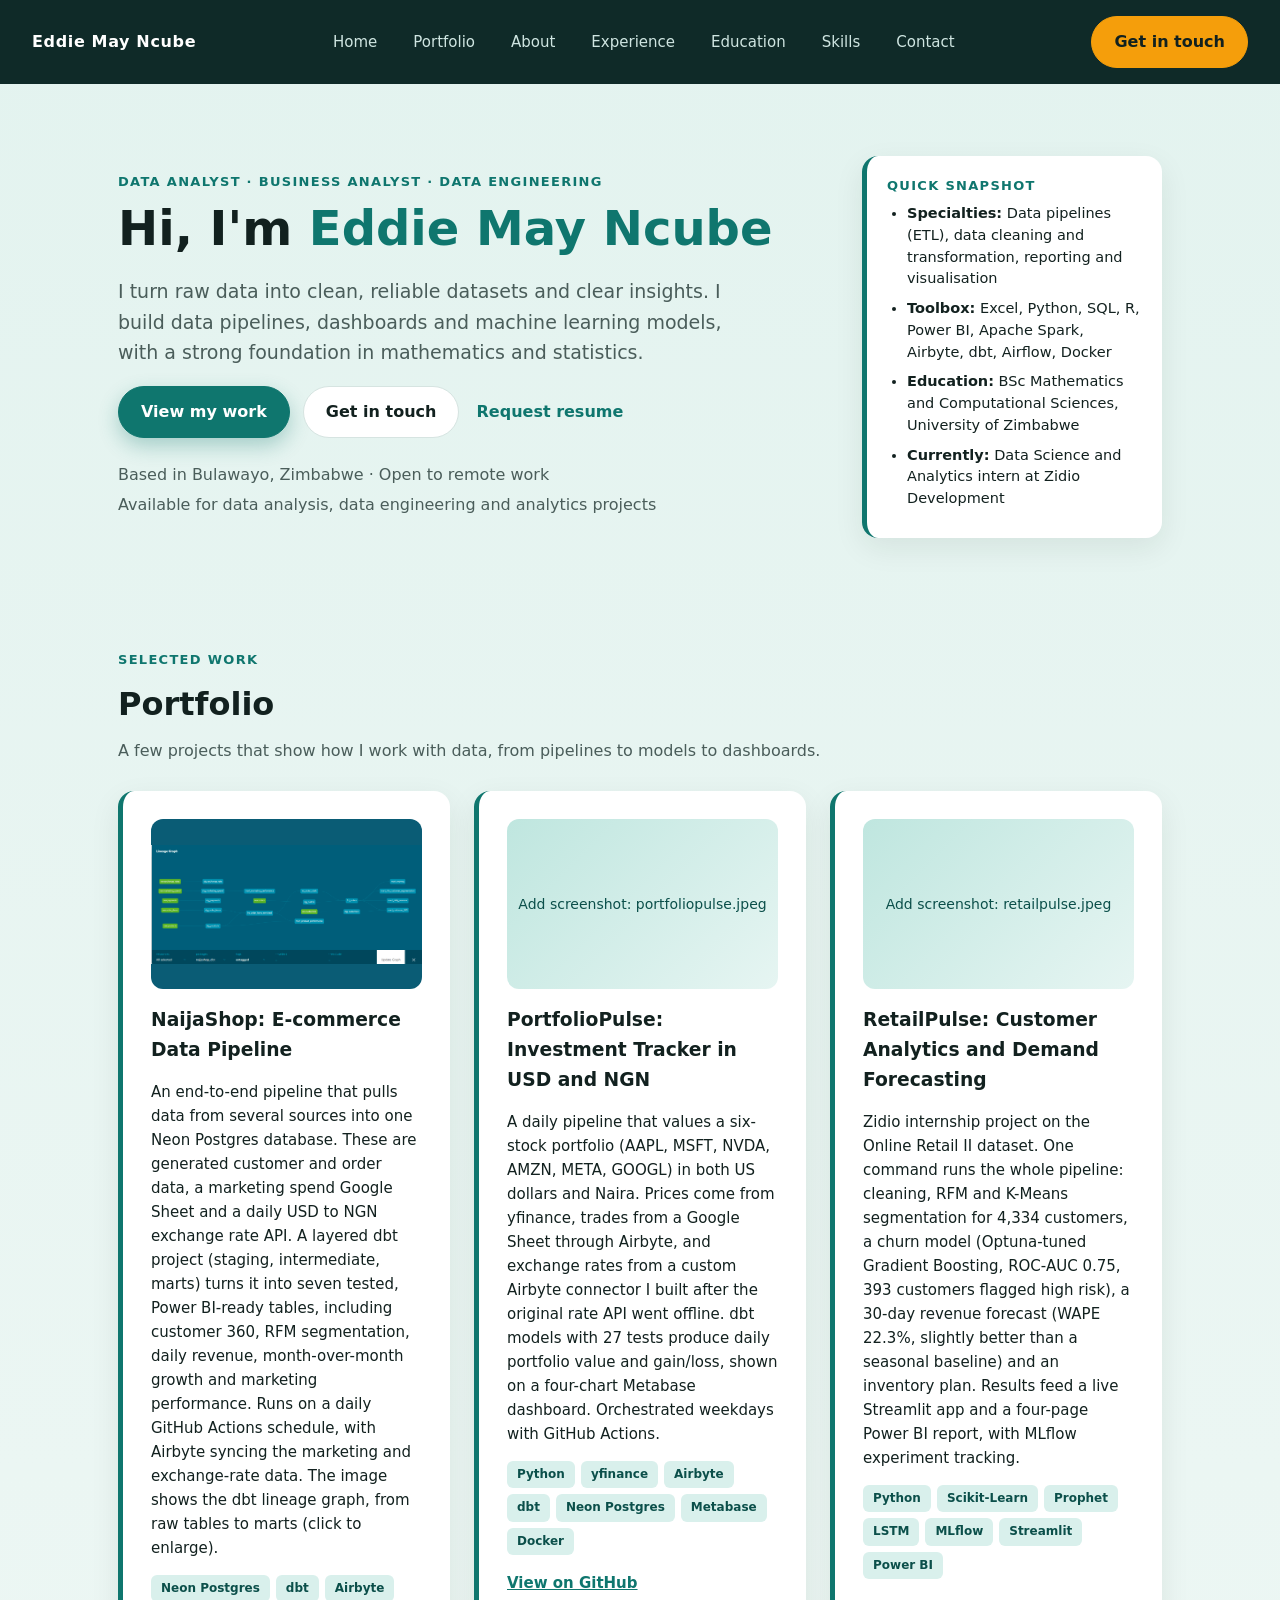
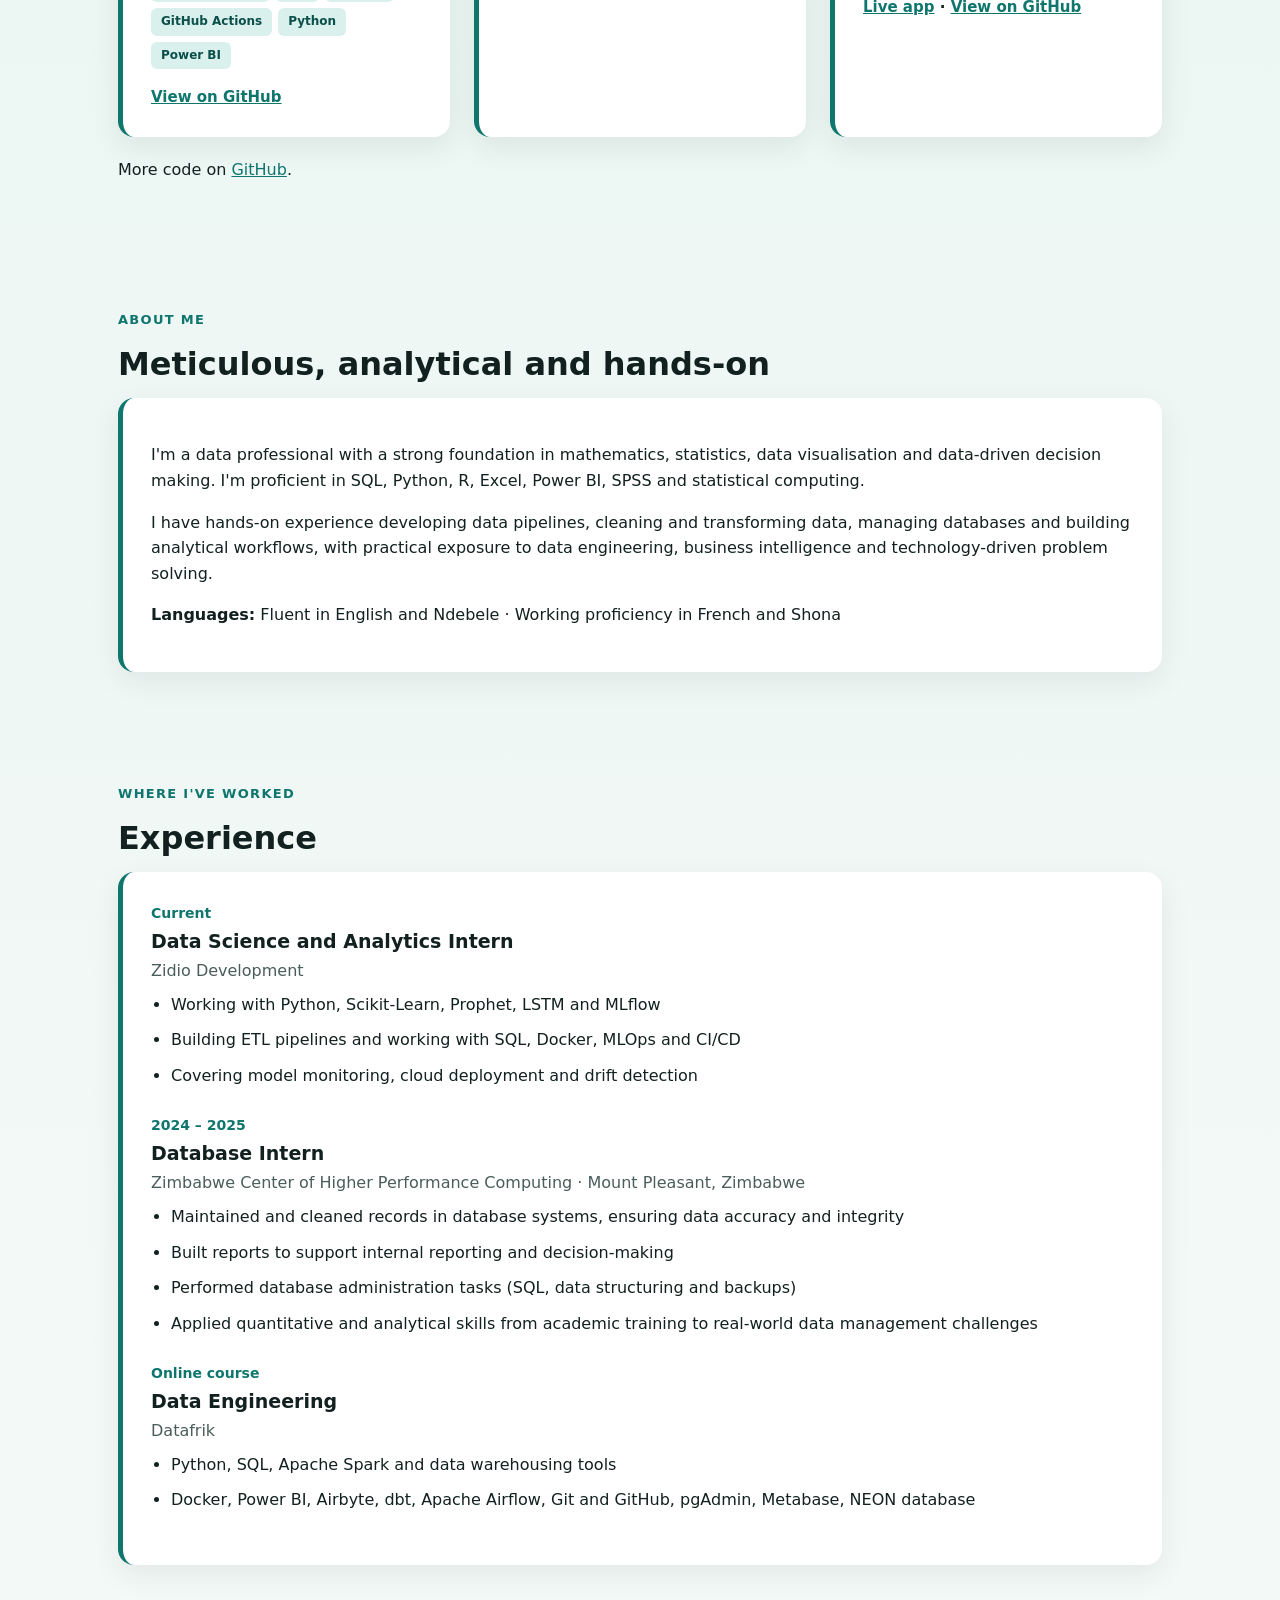
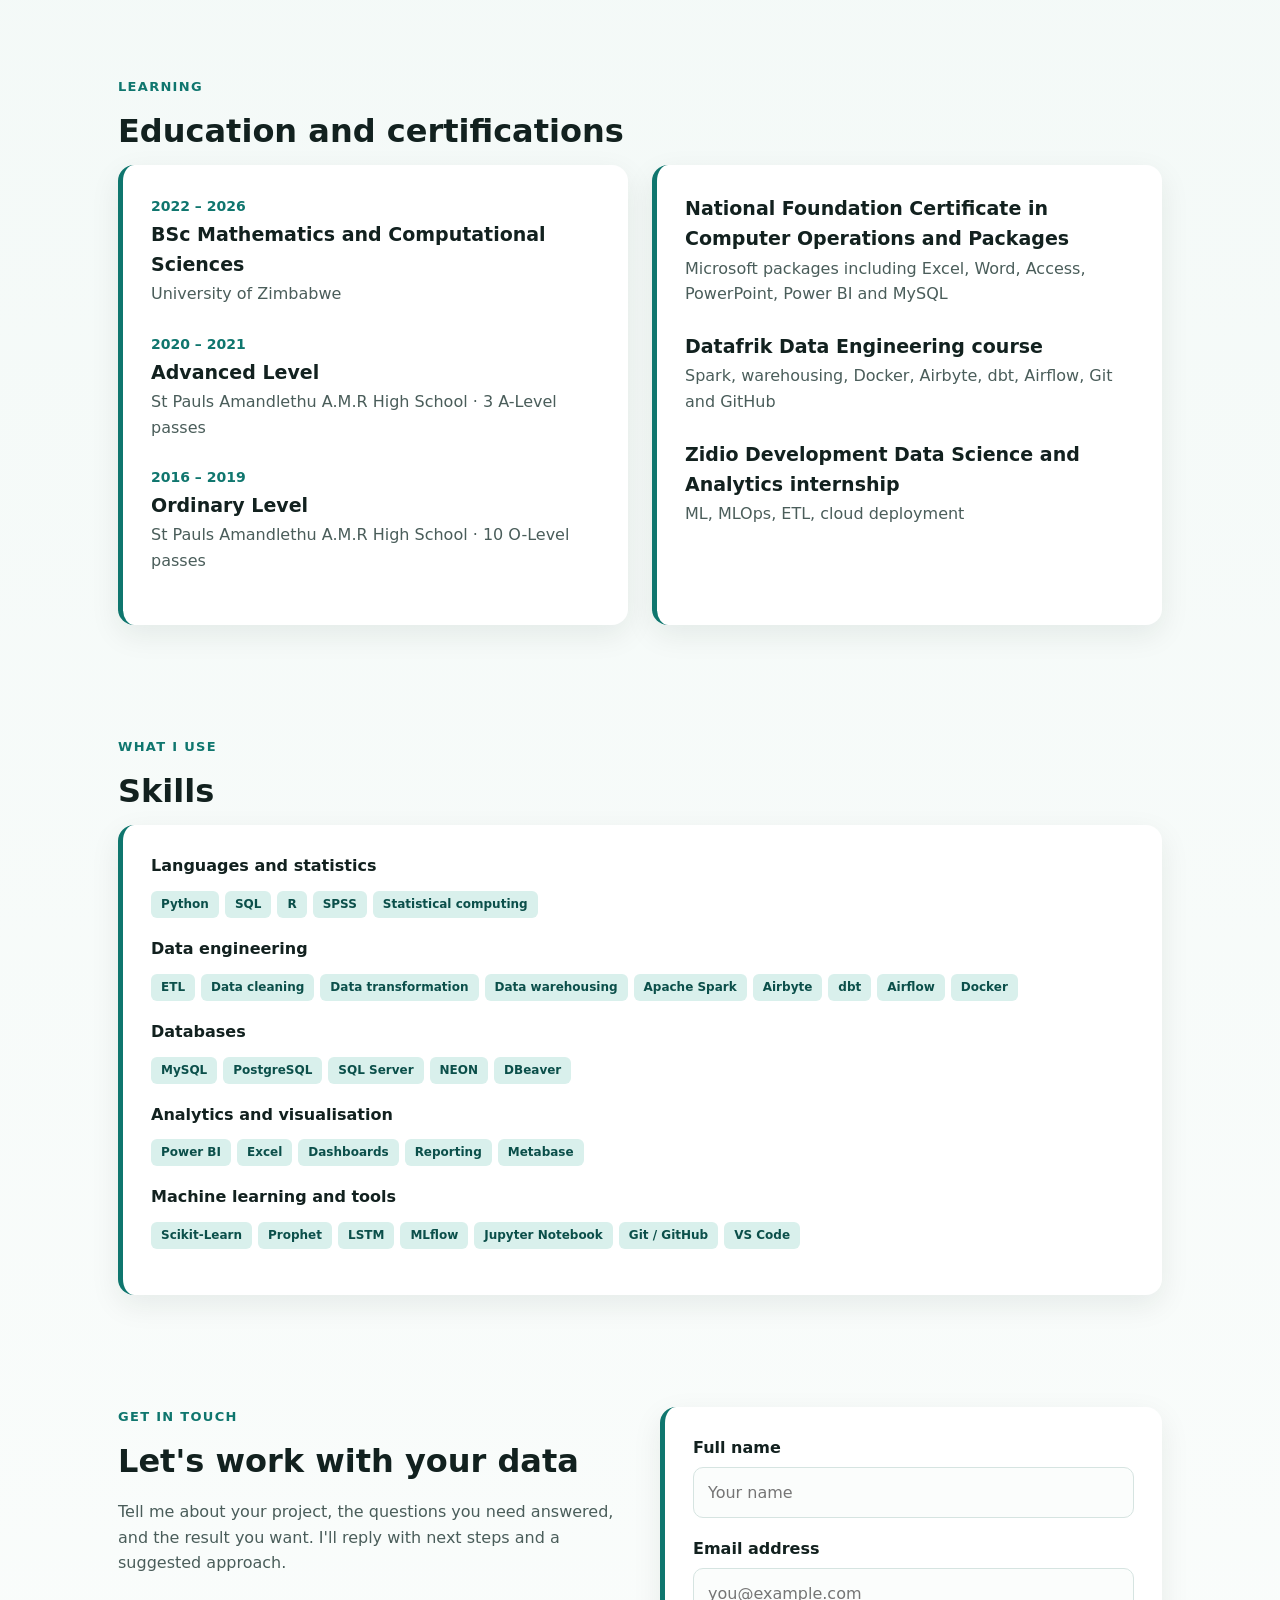
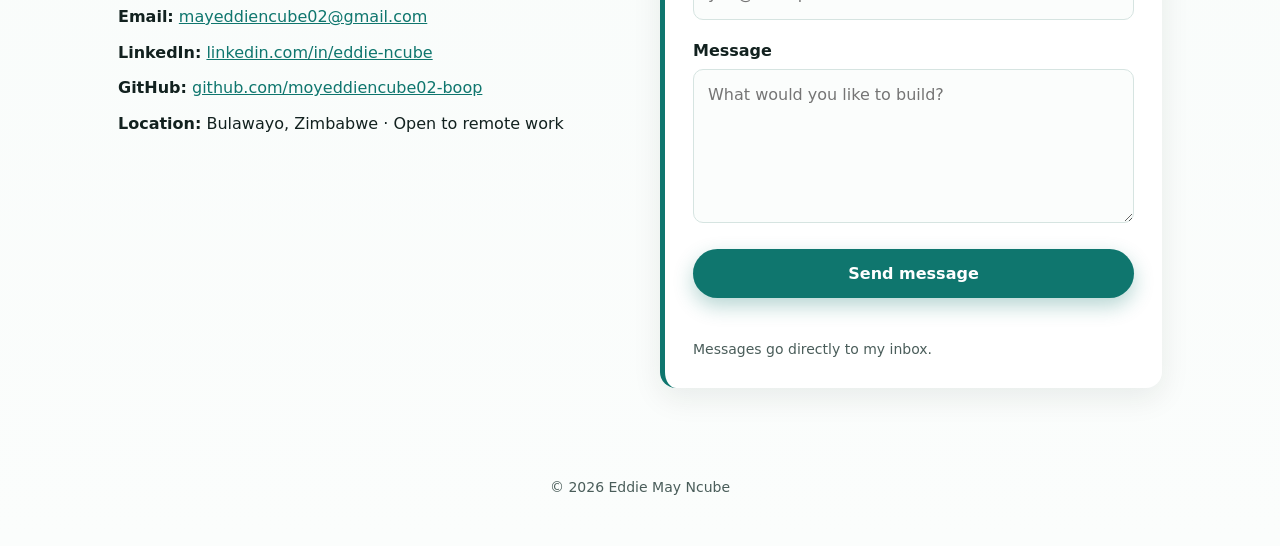
==== commit 2ea8eab7: "Add files via upload" ====
--- a/index.html
+++ b/index.html
@@ -35,7 +35,7 @@
       <p>
         <a class="btn primary" href="#portfolio">View my work</a>
         <a class="btn" href="#contact">Get in touch</a>
-        <a class="btn link" href="mailto:mayeddiencube02@gmail.com?subject=Resume%20request">Request resume</a>
+        <a class="btn link" id="request-resume" href="#contact">Request resume</a>
       </p>
       <p class="meta">Based in Bulawayo, Zimbabwe · Open to remote work</p>
       <p class="meta">Available for data analysis, data engineering and analytics projects</p>
@@ -61,9 +61,9 @@
     <div class="grid">
 
       <article class="card project">
-        <div class="shot"><!-- Replace with: <img src="naijashop.jpeg" alt="NaijaShop dashboard"> -->Add screenshot: naijashop.jpeg</div>
+        <div class="shot diagram"><a href="naijashop.png" target="_blank" rel="noopener" title="Click to view full size"><img src="naijashop.png" alt="NaijaShop dbt lineage graph: raw tables flowing through staging and intermediate models into seven marts"></a></div>
         <h3>NaijaShop: E-commerce Data Pipeline</h3>
-        <p>An end-to-end pipeline that pulls data from several sources into one Neon Postgres database. These are generated customer and order data, a marketing spend Google Sheet and a daily USD to NGN exchange rate API. A layered dbt project (staging, intermediate, marts) turns it into seven tested, Power BI-ready tables, including customer 360, RFM segmentation, daily revenue, month-over-month growth and marketing performance. Runs on a daily GitHub Actions schedule, with Airbyte syncing the marketing and exchange-rate data.</p>
+        <p>An end-to-end pipeline that pulls data from several sources into one Neon Postgres database. These are generated customer and order data, a marketing spend Google Sheet and a daily USD to NGN exchange rate API. A layered dbt project (staging, intermediate, marts) turns it into seven tested, Power BI-ready tables, including customer 360, RFM segmentation, daily revenue, month-over-month growth and marketing performance. Runs on a daily GitHub Actions schedule, with Airbyte syncing the marketing and exchange-rate data. The image shows the dbt lineage graph, from raw tables to marts (click to enlarge).</p>
         <div class="tags"><span>Neon Postgres</span><span>dbt</span><span>Airbyte</span><span>GitHub Actions</span><span>Python</span><span>Power BI</span></div>
         <p class="project-links"><a href="https://github.com/moyeddiencube02-boop" target="_blank" rel="noopener">View on GitHub</a></p>
       </article>
@@ -236,7 +236,7 @@
       <form class="card contact-form" id="contact-form" action="https://api.web3forms.com/submit" method="POST">
         <!-- Replace YOUR_ACCESS_KEY_HERE with the key Web3Forms emails you -->
         <input type="hidden" name="access_key" value="d8d6c878-5ff8-42ce-8b8e-1036d964af76">
-        <input type="hidden" name="subject" value="New message from your portfolio website">
+        <input type="hidden" id="form-subject" name="subject" value="New message from your portfolio website">
         <input type="hidden" name="from_name" value="Portfolio Contact Form">
         <!-- Spam trap: real visitors never see or fill this in -->
         <input type="checkbox" name="botcheck" class="hp" tabindex="-1" autocomplete="off">
@@ -261,6 +261,18 @@
   <footer>© 2026 Eddie May Ncube</footer>
 
   <script>
+    // "Request resume" jumps to the form with a ready-made message
+    document.getElementById('request-resume').addEventListener('click', function () {
+      var msg = document.getElementById('message');
+      if (!msg.value.trim()) {
+        msg.value = 'Hi Eddie, I would like to request your resume. Please send it to the email address I have entered above.';
+      }
+      document.getElementById('form-subject').value = 'Resume request from your portfolio website';
+      setTimeout(function () {
+        document.getElementById('name').focus({ preventScroll: true });
+      }, 700);
+    });
+
     // Sends the contact form without leaving the page
     var form = document.getElementById('contact-form');
     var statusEl = document.getElementById('form-status');
@@ -293,6 +305,7 @@
         .then(function () {
           btn.disabled = false;
           btn.textContent = 'Send message';
+          document.getElementById('form-subject').value = 'New message from your portfolio website';
         });
     });
   </script>
--- a/styles.css
+++ b/styles.css
@@ -91,6 +91,9 @@
   color: var(--accent-dark); font-size: 14px; overflow: hidden;
 }
 .project .shot img { width: 100%; height: 100%; object-fit: cover; }
+.project .shot a { display: block; width: 100%; height: 100%; }
+.project .shot.diagram { background: #0a5c75; }
+.project .shot.diagram img { object-fit: contain; }
 .project h3 { margin: 0 0 8px; }
 .project p { font-size: 15px; }
 .project-links { margin: 16px 0 0; font-weight: 600; }
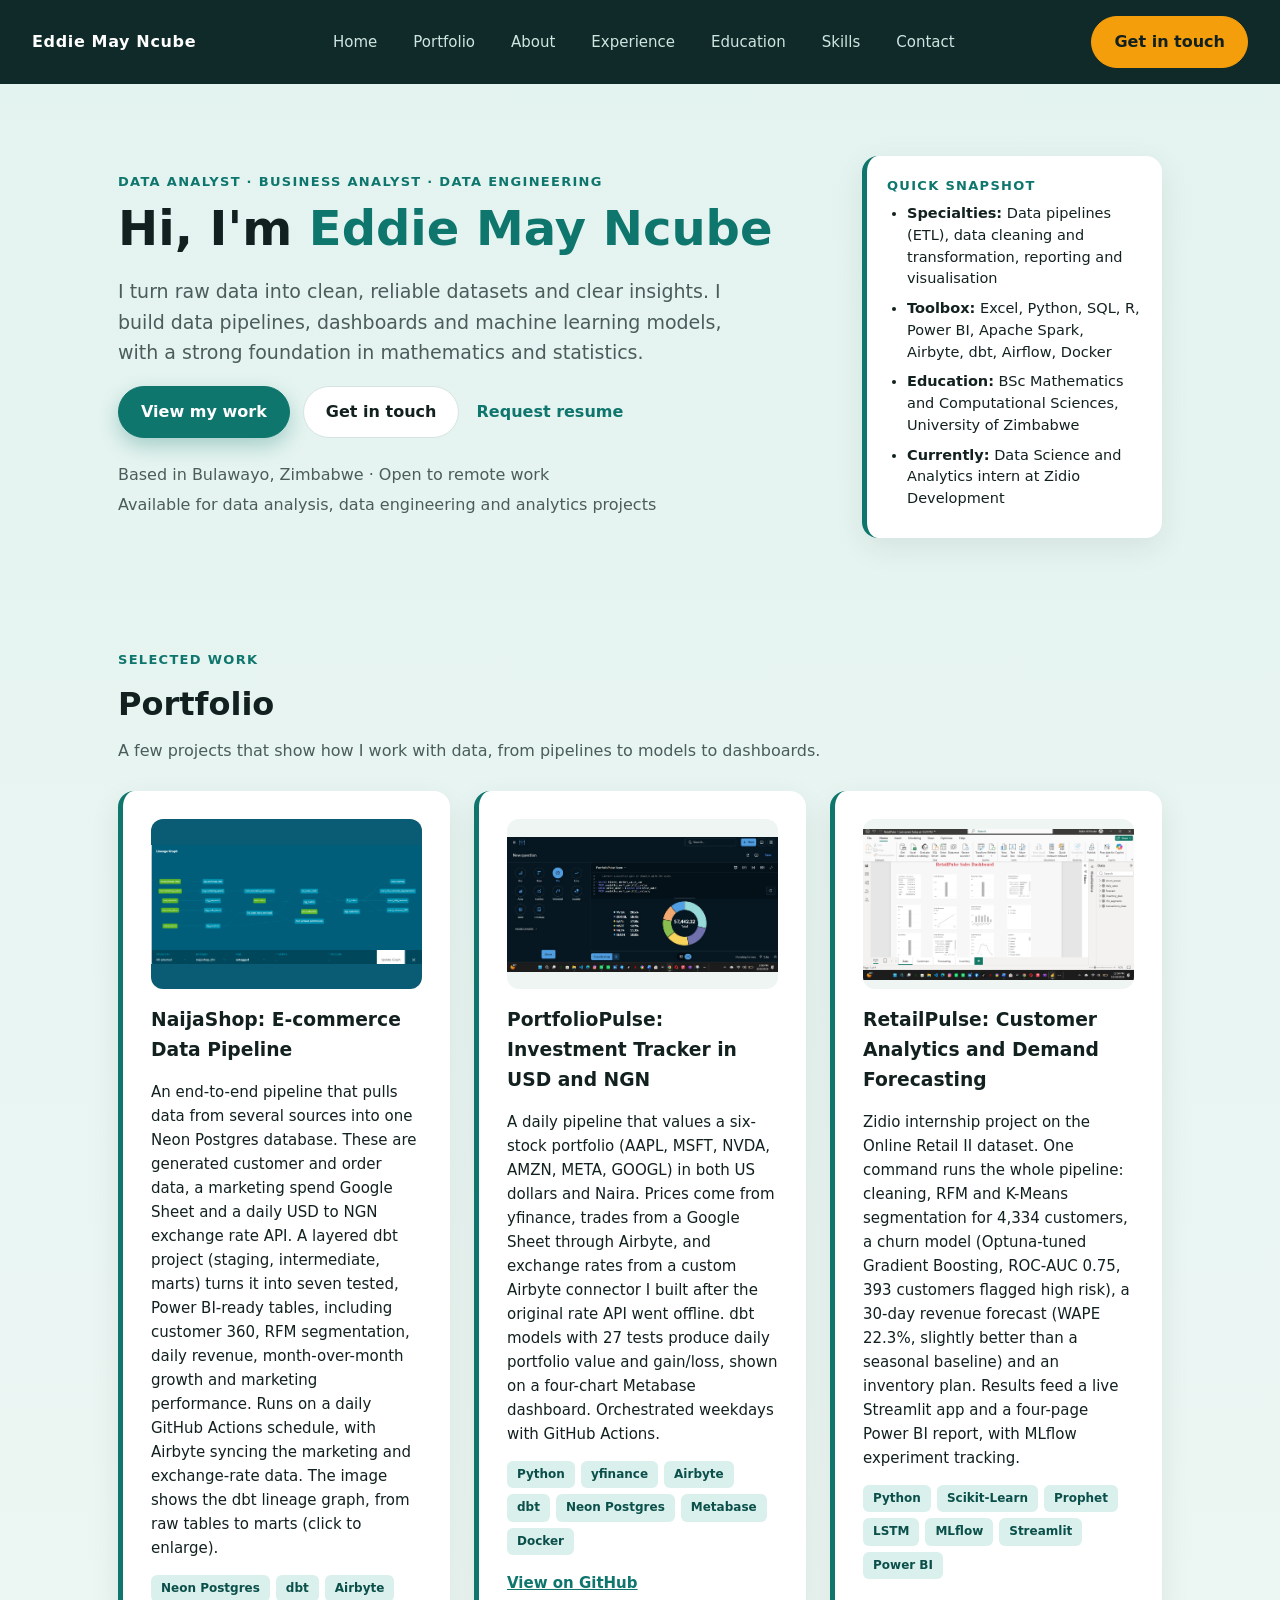
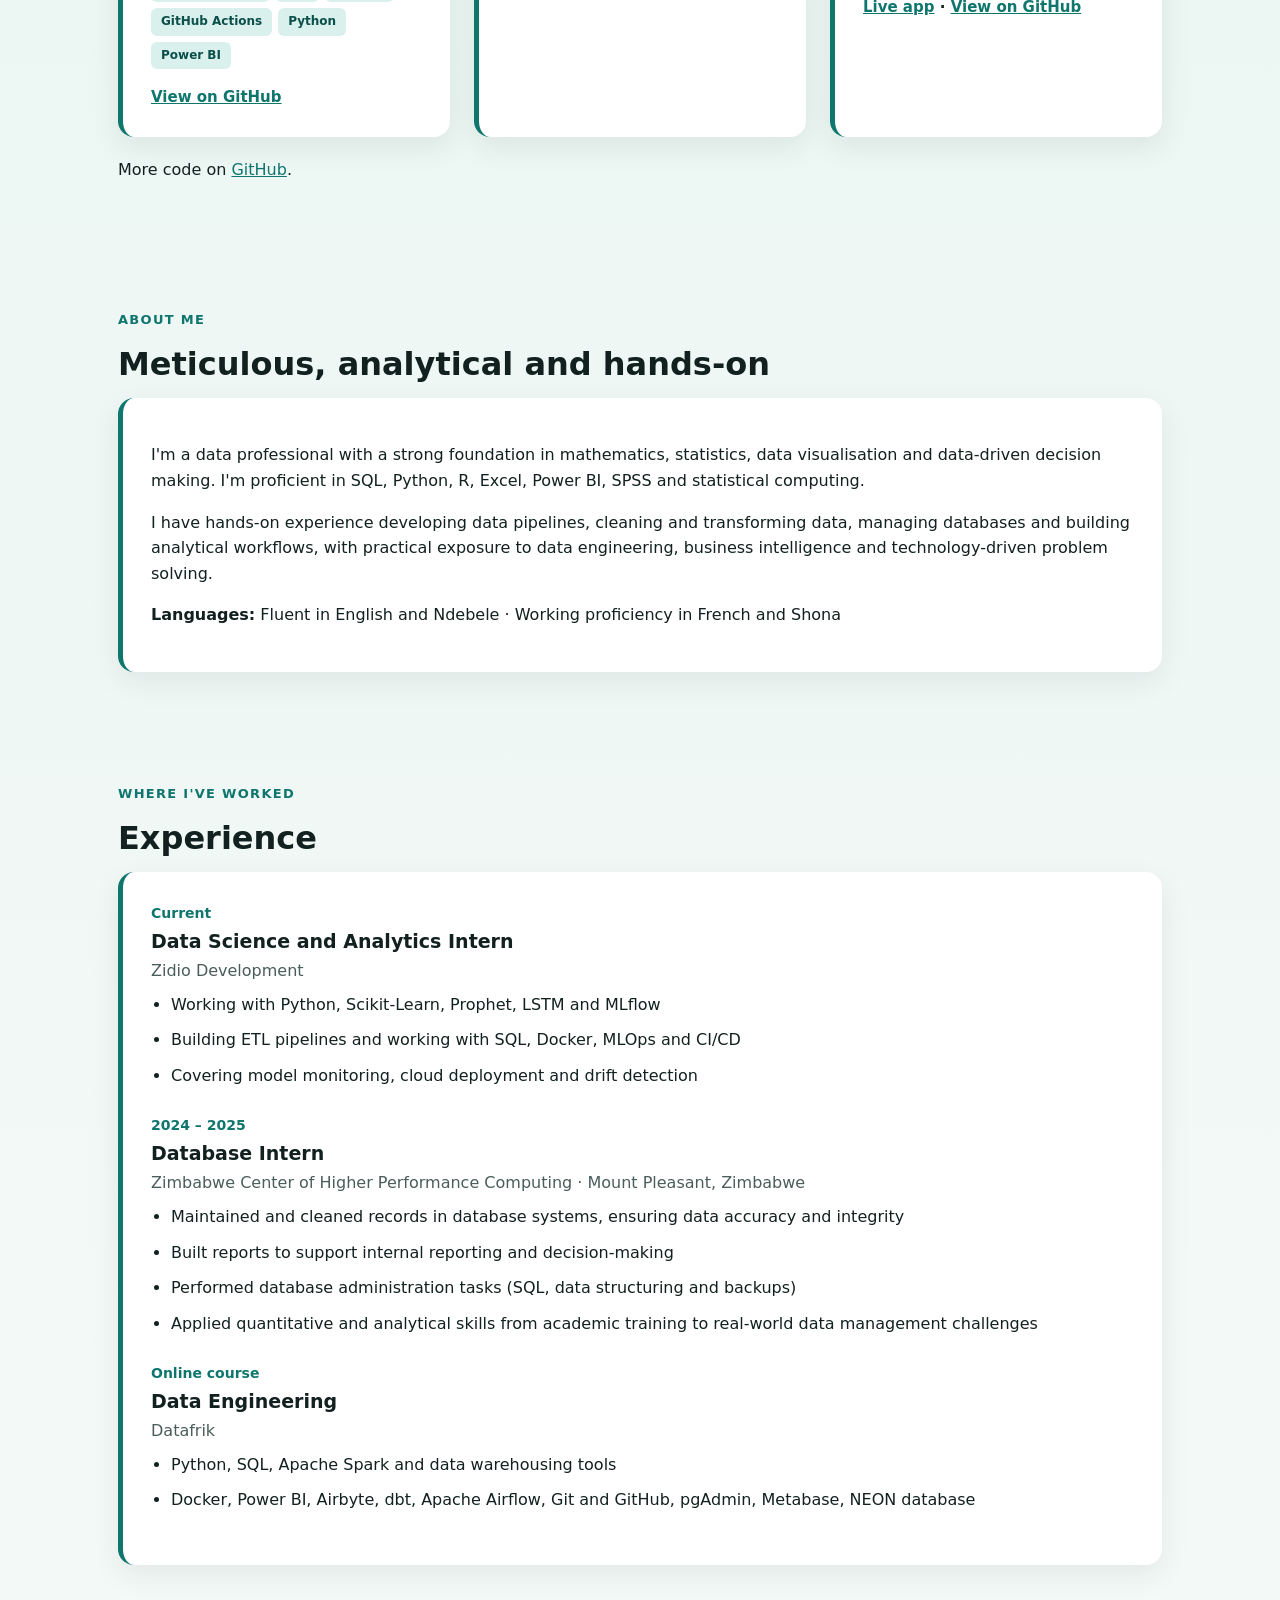
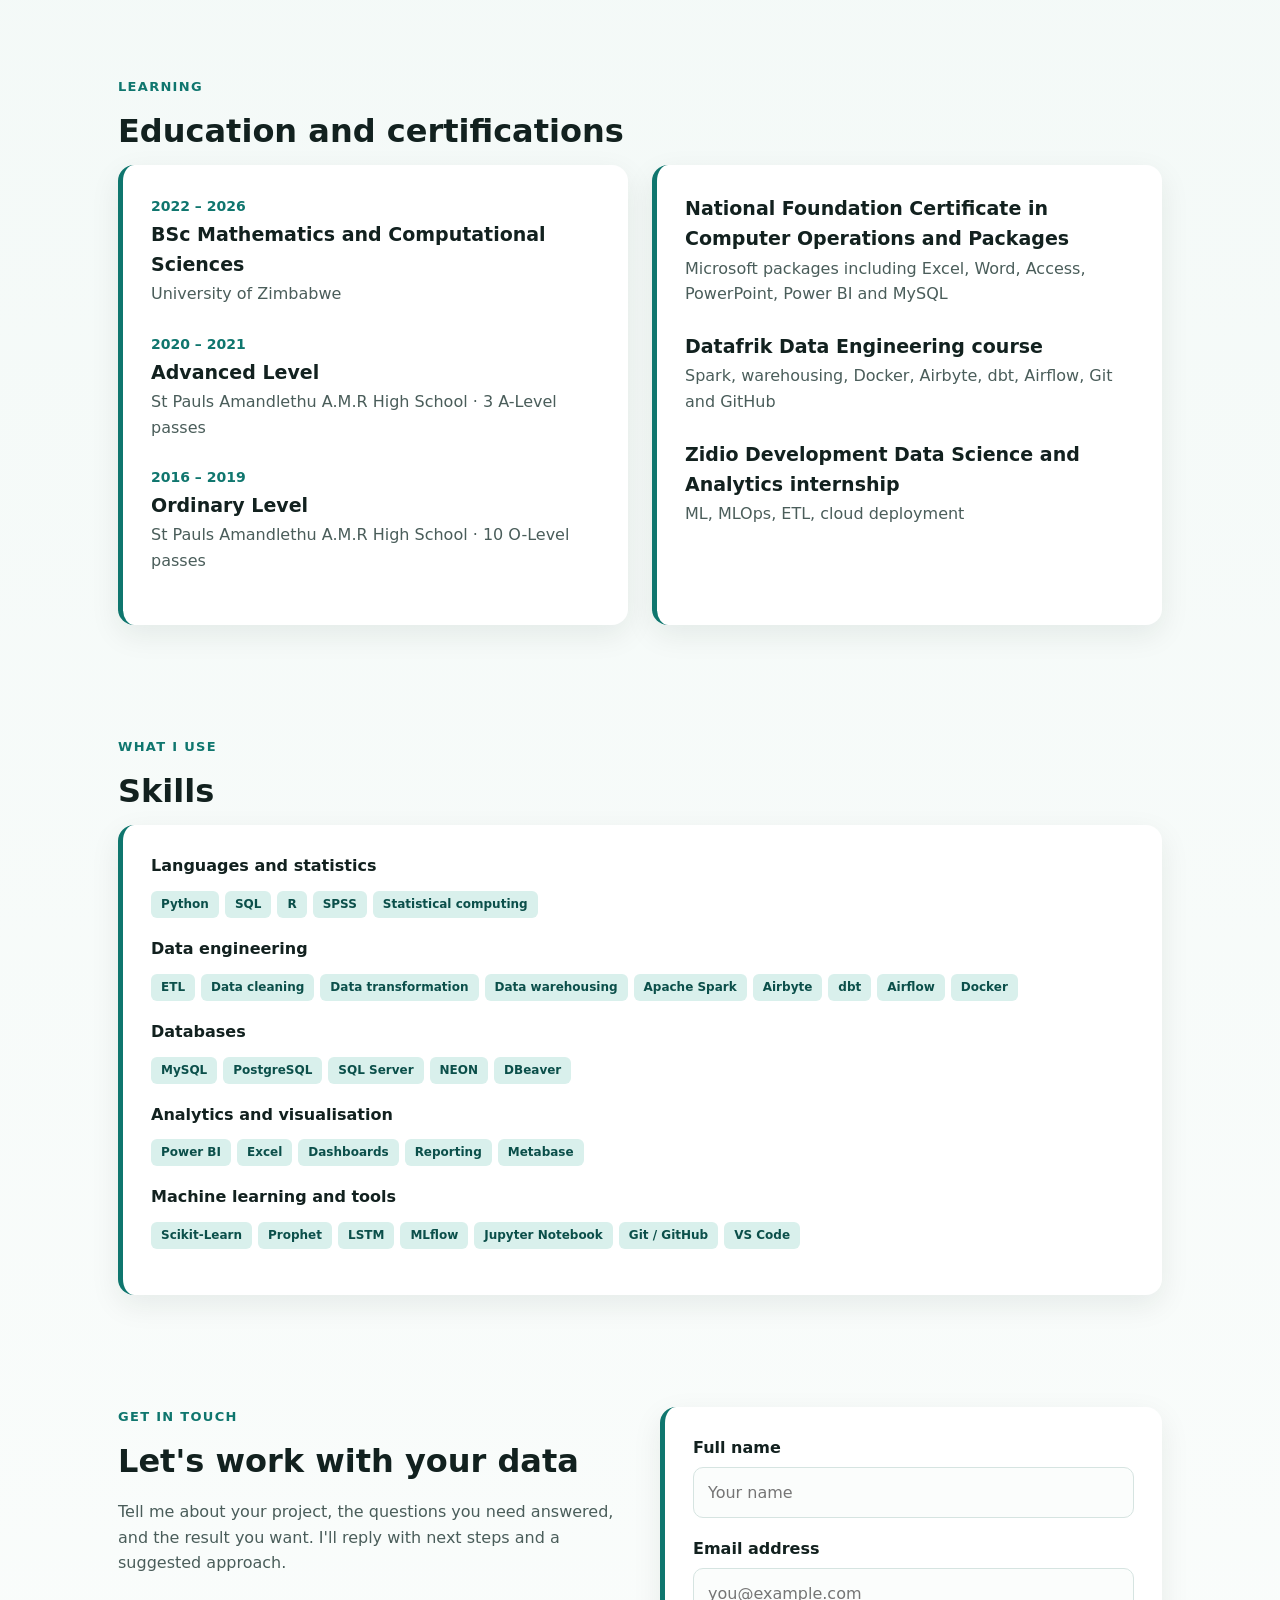
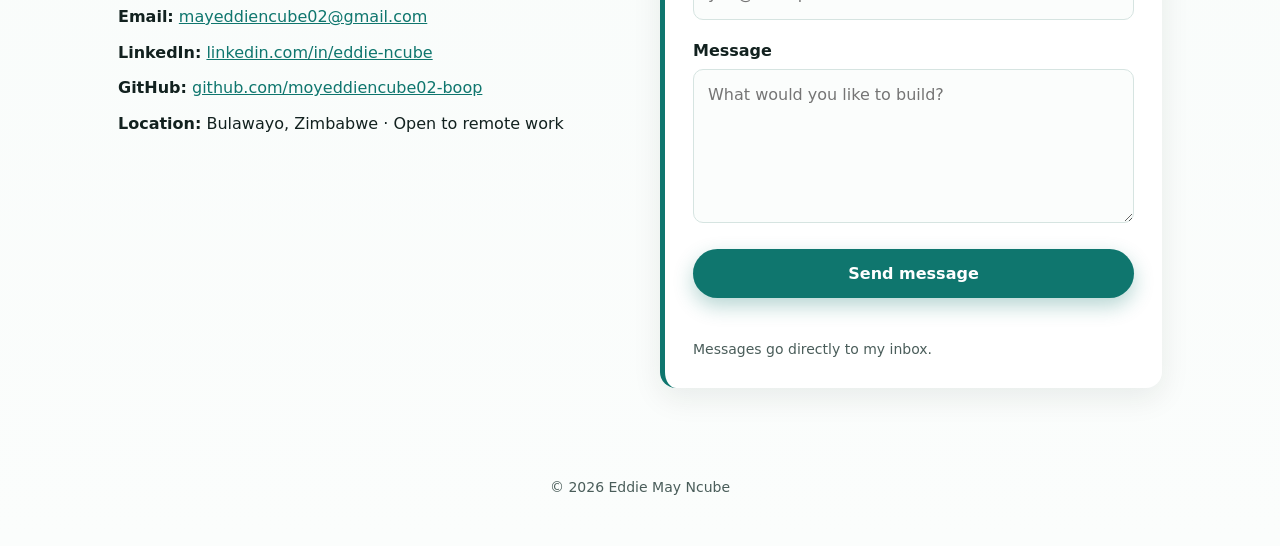
==== commit 1caca412: "Add files via upload" ====
--- a/index.html
+++ b/index.html
@@ -69,7 +69,7 @@
       </article>
 
       <article class="card project">
-        <div class="shot">Add screenshot: portfoliopulse.jpeg</div>
+        <div class="shot fit"><a href="portfoliopulse.jpeg" target="_blank" rel="noopener" title="Click to view full size"><img src="portfoliopulse.jpeg" alt="PortfolioPulse project screenshot"></a></div>
         <h3>PortfolioPulse: Investment Tracker in USD and NGN</h3>
         <p>A daily pipeline that values a six-stock portfolio (AAPL, MSFT, NVDA, AMZN, META, GOOGL) in both US dollars and Naira. Prices come from yfinance, trades from a Google Sheet through Airbyte, and exchange rates from a custom Airbyte connector I built after the original rate API went offline. dbt models with 27 tests produce daily portfolio value and gain/loss, shown on a four-chart Metabase dashboard. Orchestrated weekdays with GitHub Actions.</p>
         <div class="tags"><span>Python</span><span>yfinance</span><span>Airbyte</span><span>dbt</span><span>Neon Postgres</span><span>Metabase</span><span>Docker</span></div>
@@ -77,7 +77,7 @@
       </article>
 
       <article class="card project">
-        <div class="shot">Add screenshot: retailpulse.jpeg</div>
+        <div class="shot fit"><a href="retailpulse.png" target="_blank" rel="noopener" title="Click to view full size"><img src="retailpulse.png" alt="RetailPulse dashboard screenshot"></a></div>
         <h3>RetailPulse: Customer Analytics and Demand Forecasting</h3>
         <p>Zidio internship project on the Online Retail II dataset. One command runs the whole pipeline: cleaning, RFM and K-Means segmentation for 4,334 customers, a churn model (Optuna-tuned Gradient Boosting, ROC-AUC 0.75, 393 customers flagged high risk), a 30-day revenue forecast (WAPE 22.3%, slightly better than a seasonal baseline) and an inventory plan. Results feed a live Streamlit app and a four-page Power BI report, with MLflow experiment tracking.</p>
         <div class="tags"><span>Python</span><span>Scikit-Learn</span><span>Prophet</span><span>LSTM</span><span>MLflow</span><span>Streamlit</span><span>Power BI</span></div>
--- a/styles.css
+++ b/styles.css
@@ -94,6 +94,8 @@
 .project .shot a { display: block; width: 100%; height: 100%; }
 .project .shot.diagram { background: #0a5c75; }
 .project .shot.diagram img { object-fit: contain; }
+.project .shot.fit { background: #eef5f3; }
+.project .shot.fit img { object-fit: contain; }
 .project h3 { margin: 0 0 8px; }
 .project p { font-size: 15px; }
 .project-links { margin: 16px 0 0; font-weight: 600; }
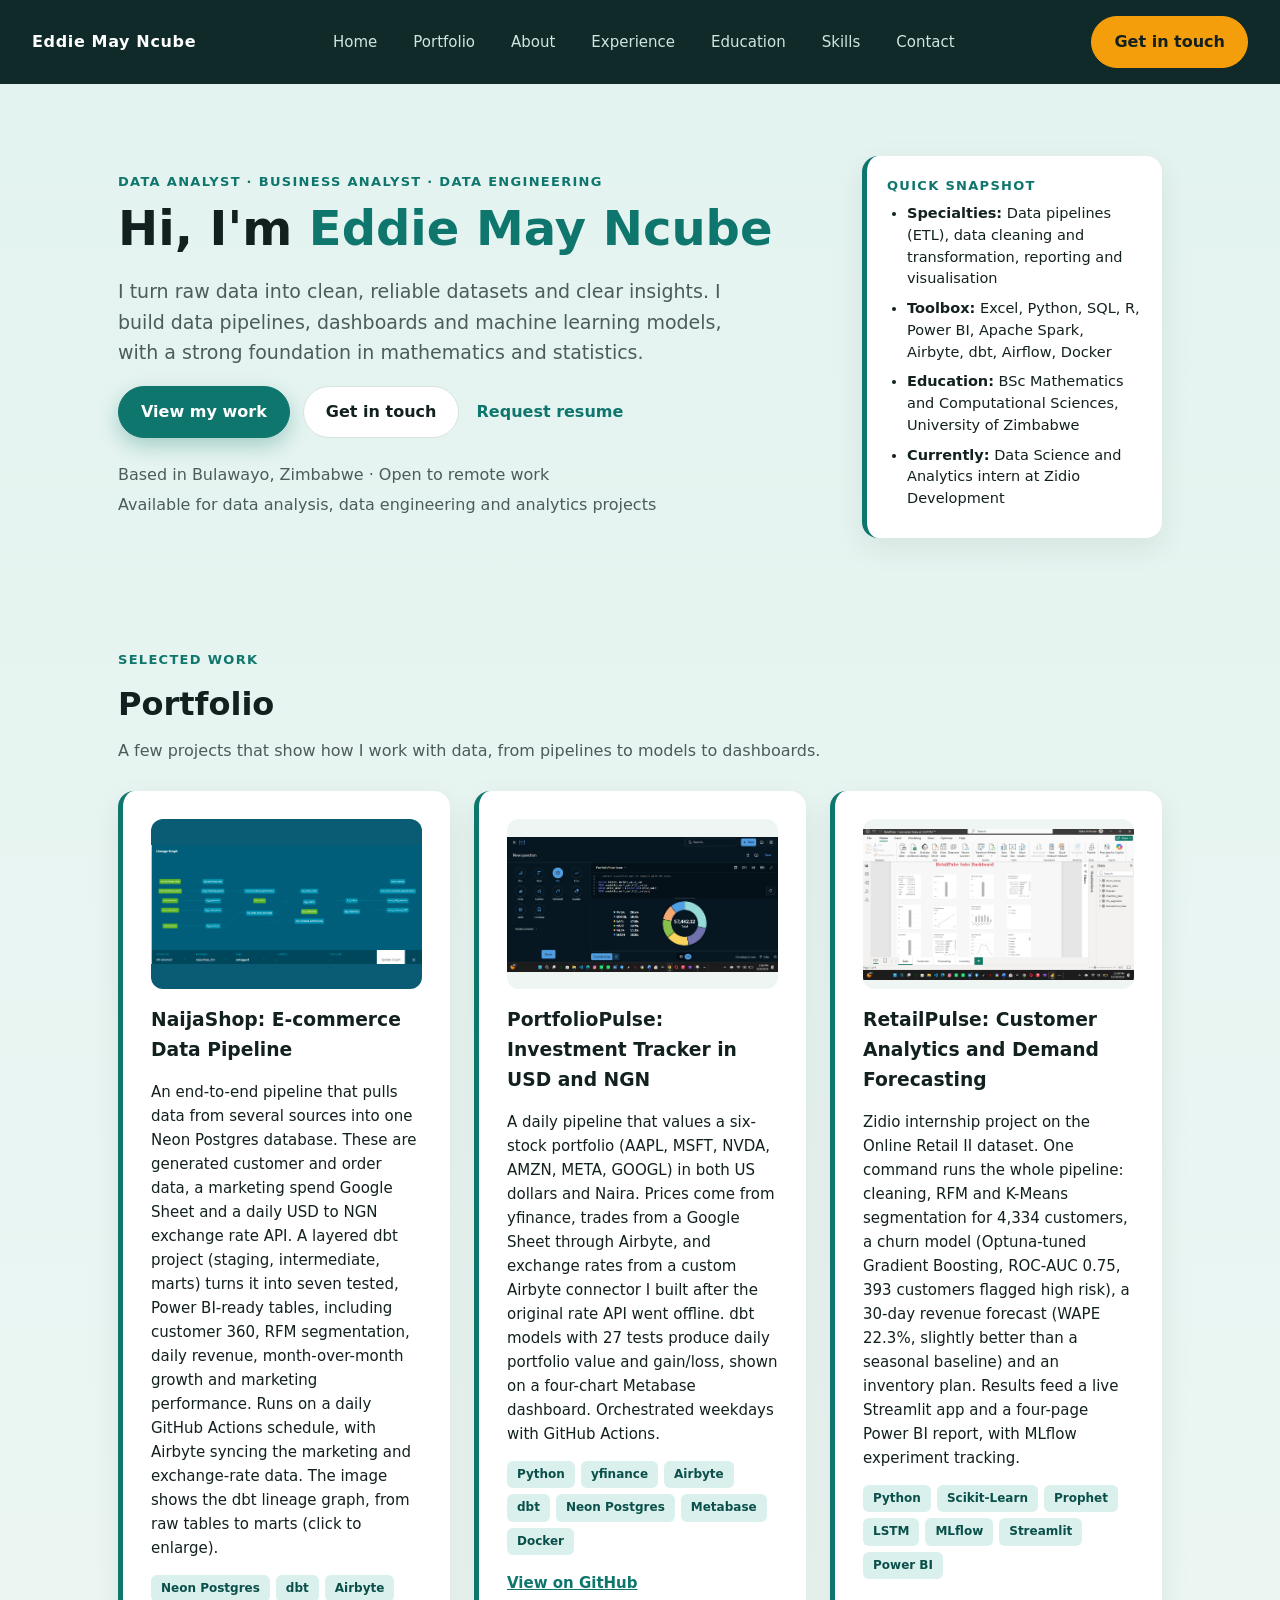
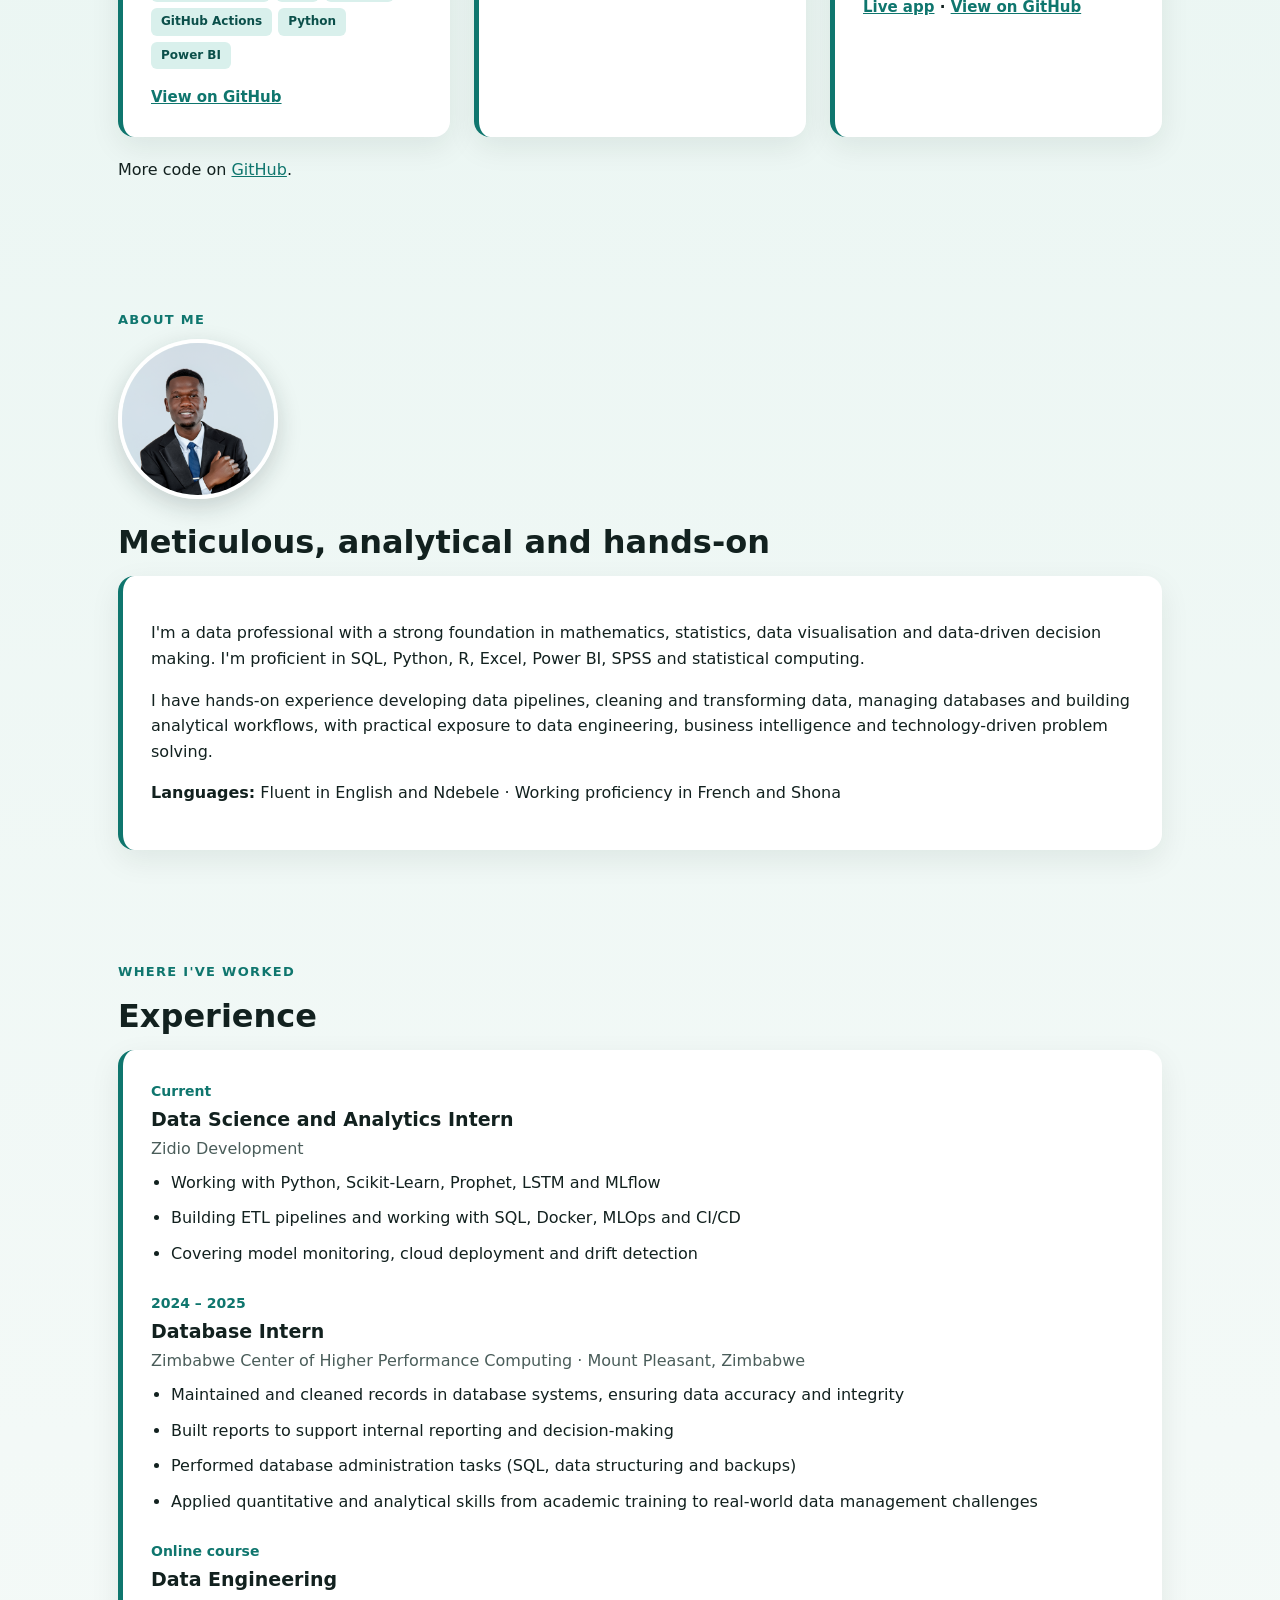
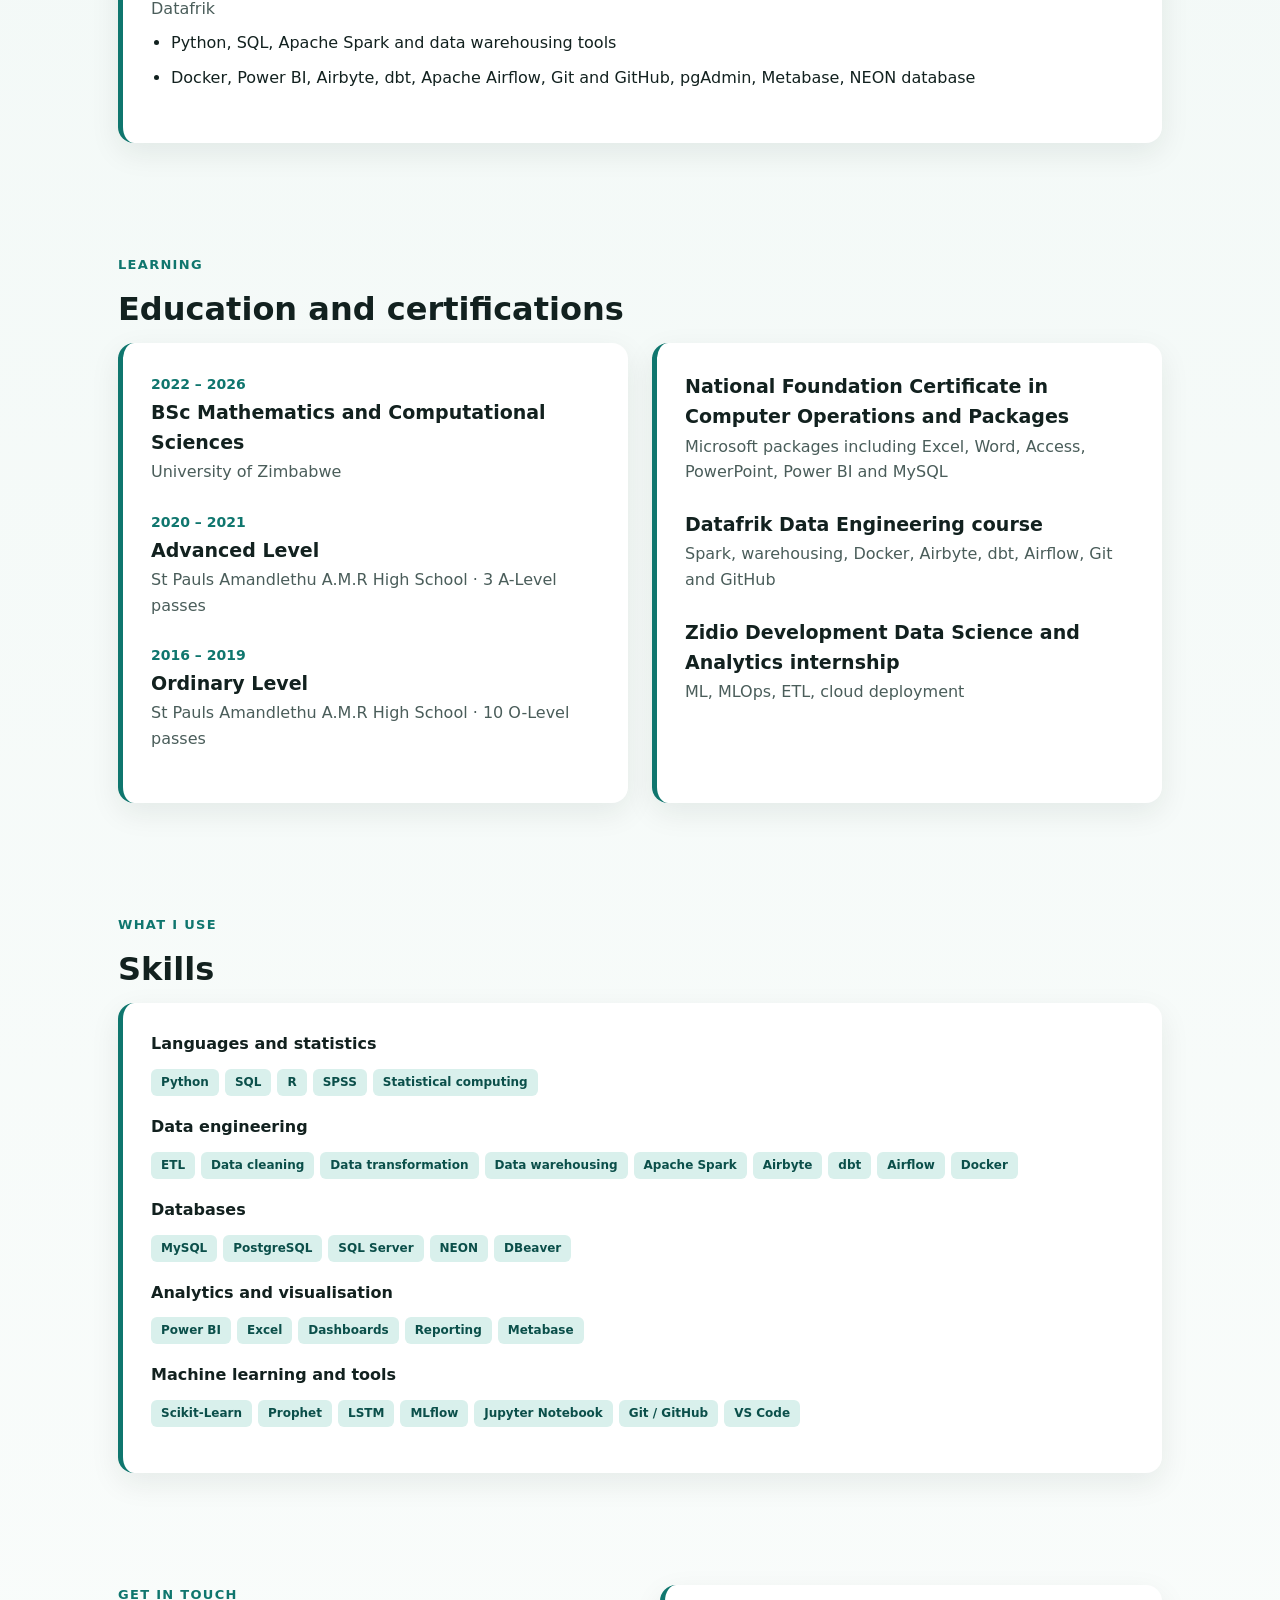
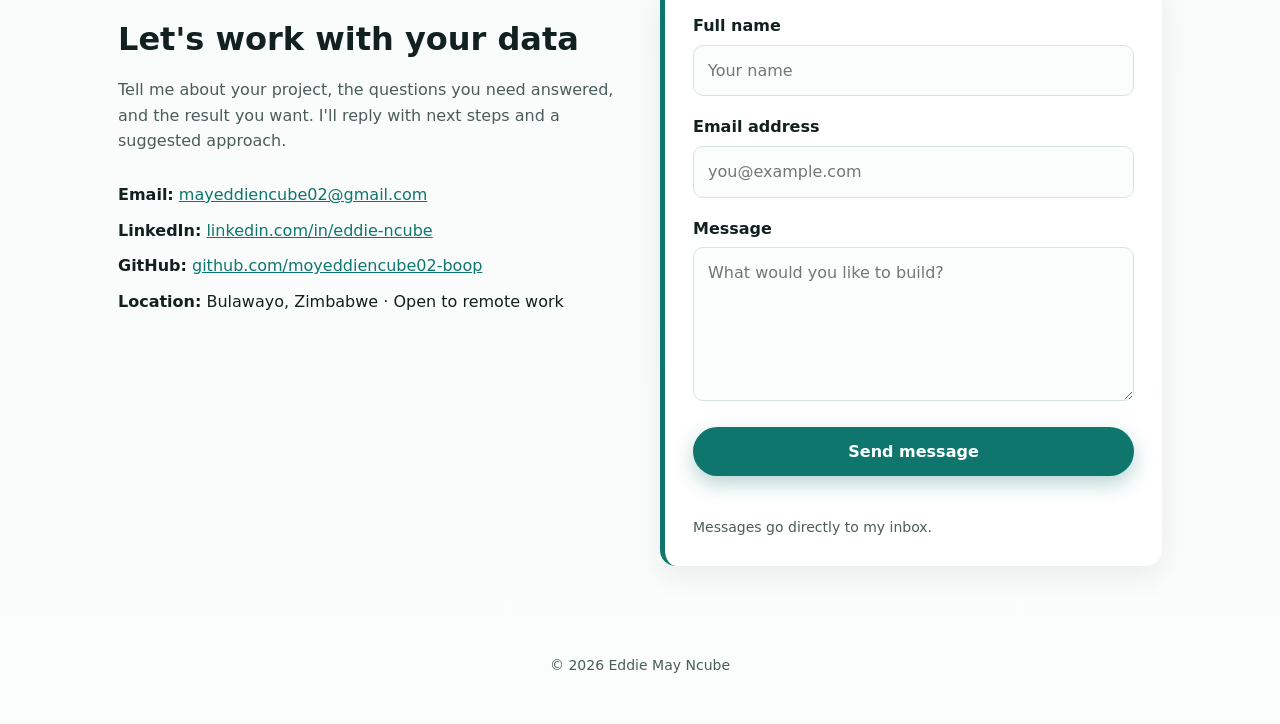
==== commit e3ae5f61: "Add files via upload" ====
--- a/index.html
+++ b/index.html
@@ -91,6 +91,7 @@
   <!-- ABOUT -->
   <section id="about">
     <p class="eyebrow">About me</p>
+    <img class="avatar" src="profilepicture.jpeg" alt="Portrait of Eddie May Ncube" width="160" height="160">
     <h2>Meticulous, analytical and hands-on</h2>
     <div class="card">
       <p>
--- a/styles.css
+++ b/styles.css
@@ -105,6 +105,14 @@
   background: var(--accent-soft); color: var(--accent-dark); font-weight: 600;
 }
 
+/* ---------- Profile picture ---------- */
+.avatar {
+  display: block; width: 160px; height: 160px;
+  border-radius: 50%; object-fit: cover; object-position: center top;
+  border: 4px solid #fff; box-shadow: 0 8px 24px rgba(18, 33, 31, .18);
+  margin: 4px 0 18px;
+}
+
 /* ---------- Timeline ---------- */
 .item { margin-bottom: 24px; }
 .item h3 { margin: 0; font-size: 19px; }
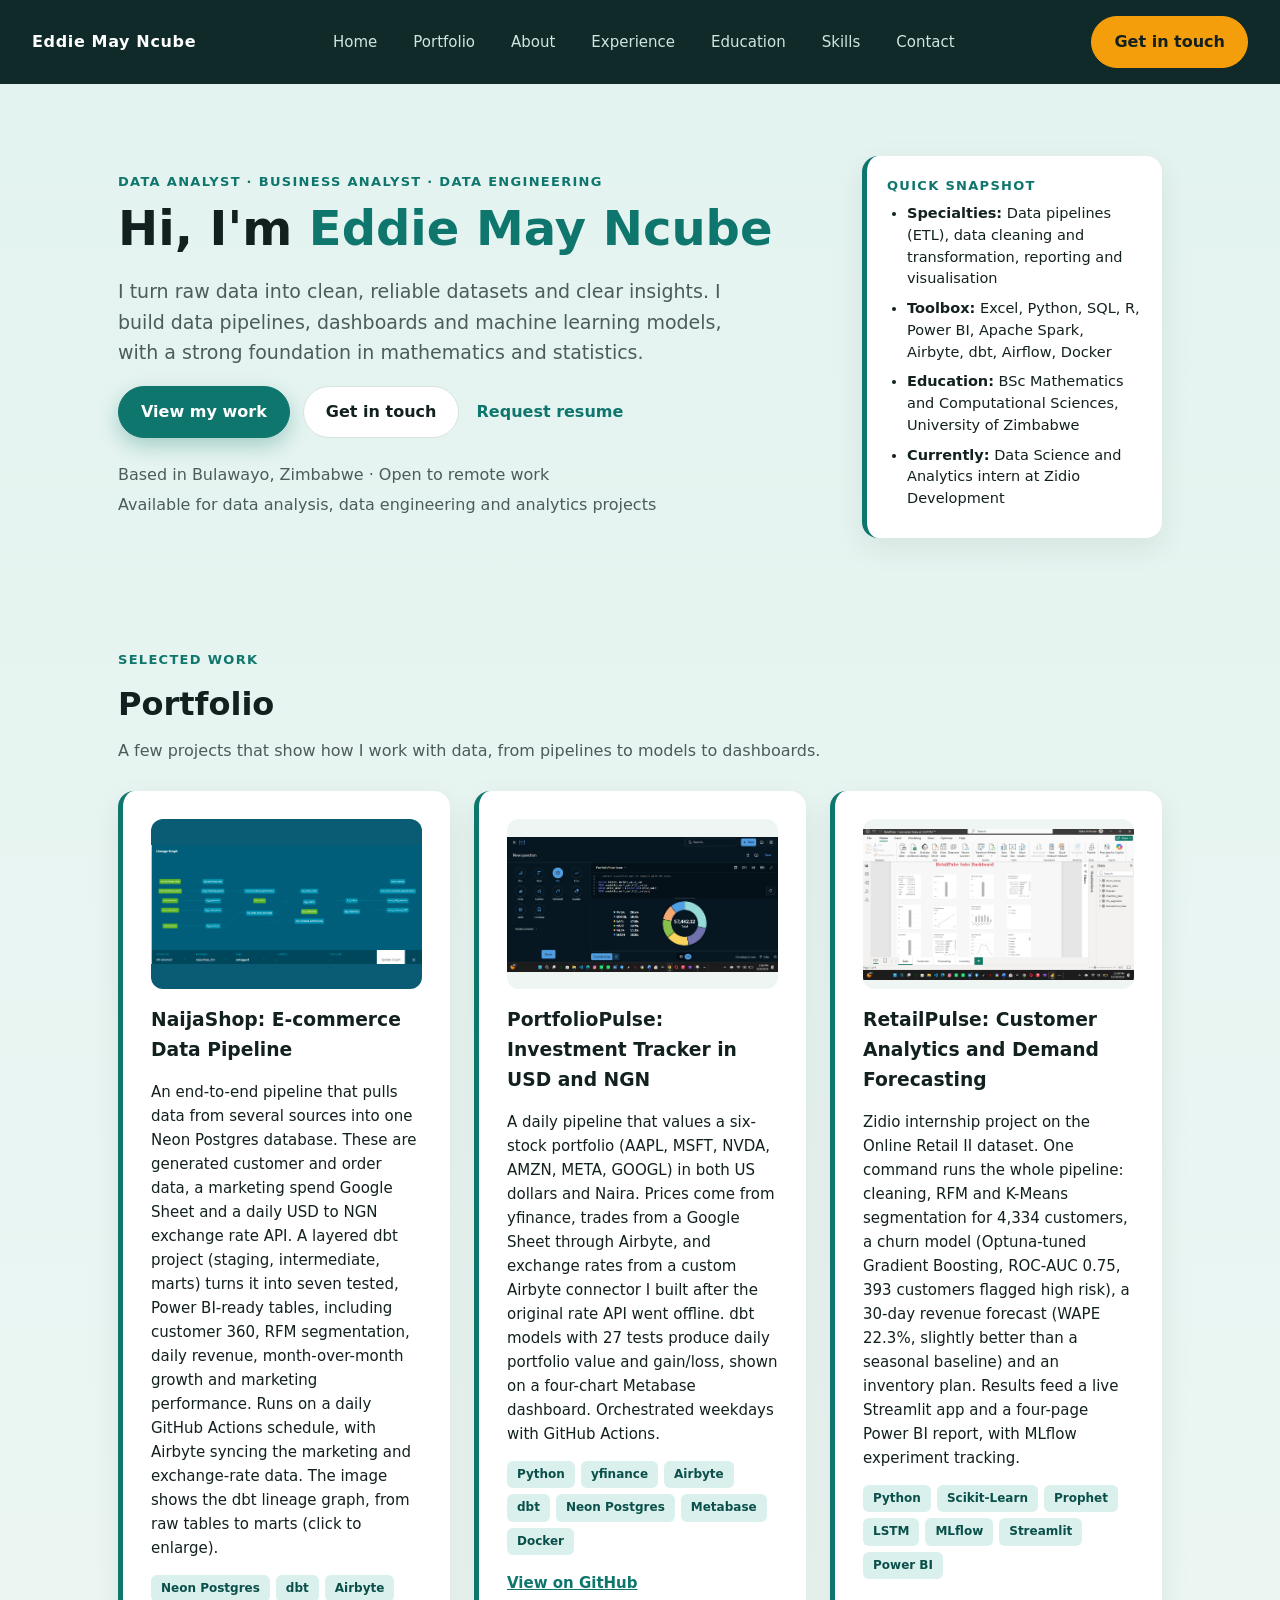
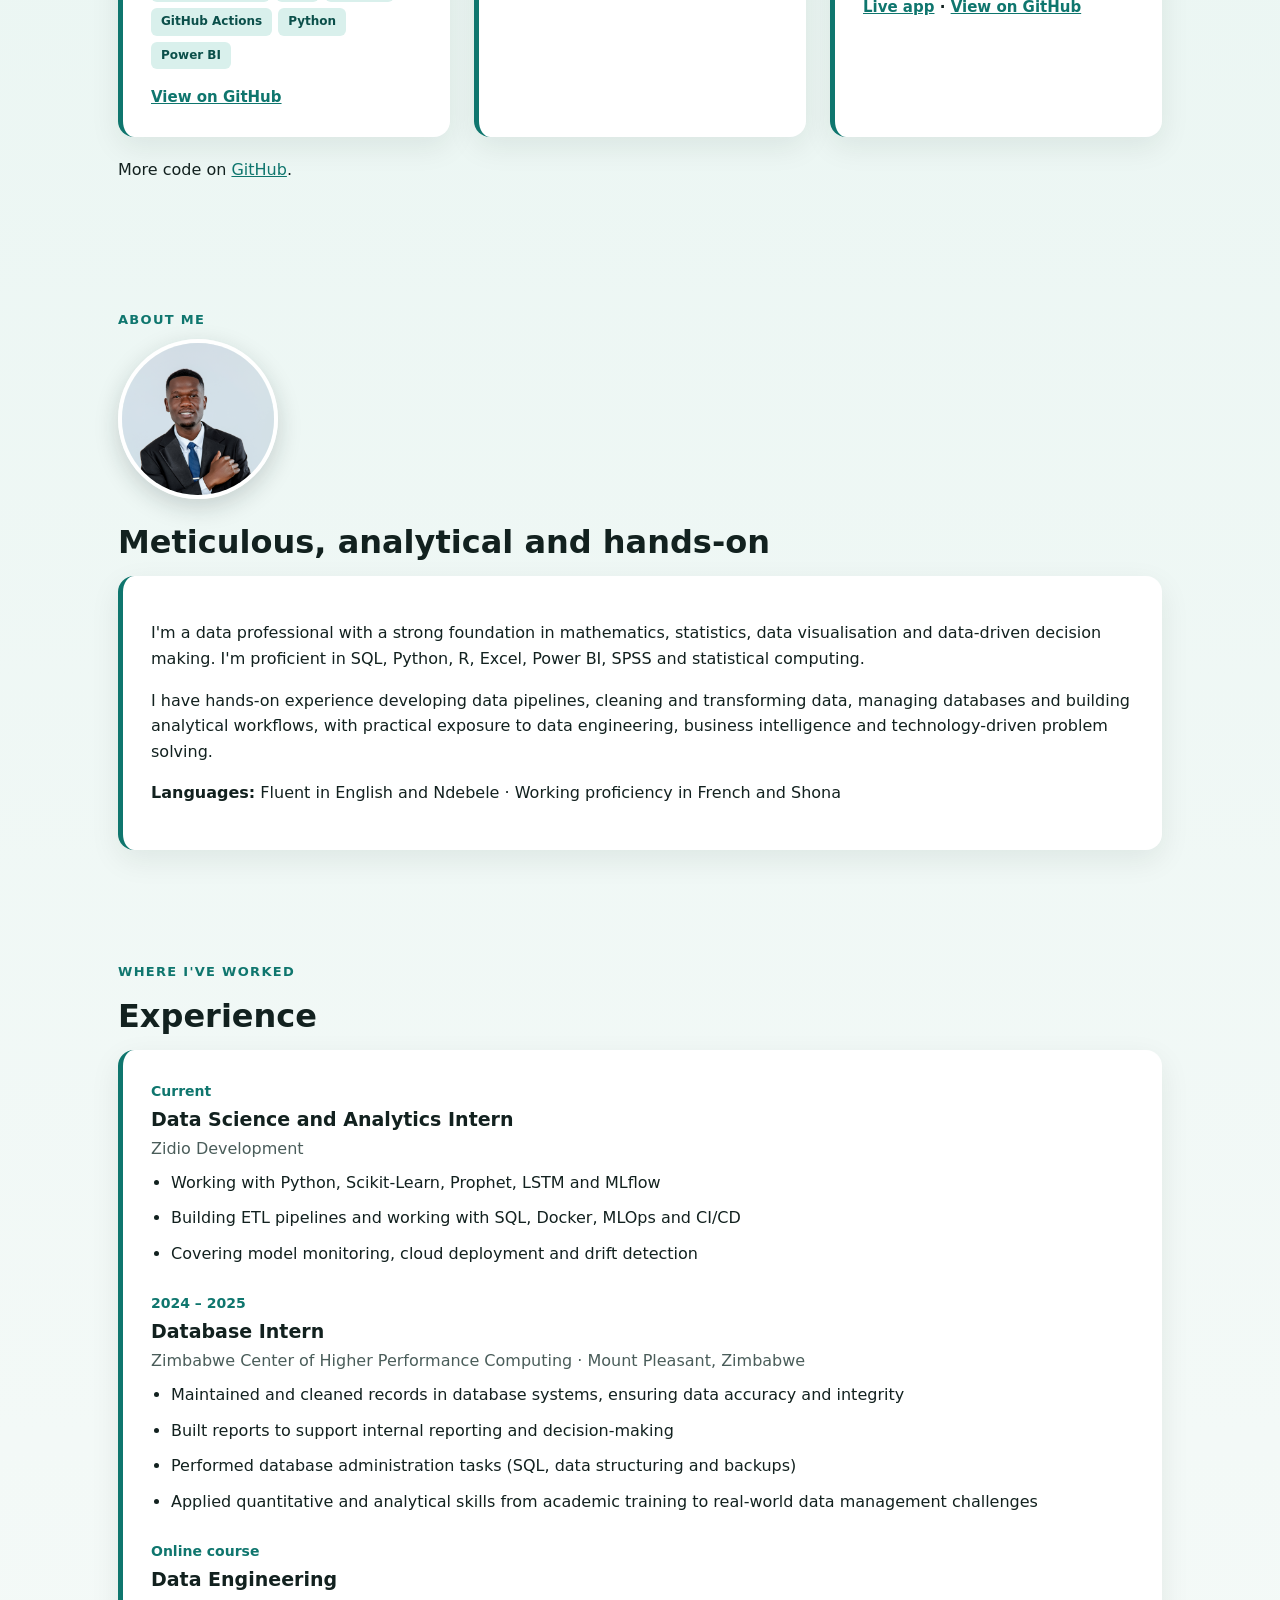
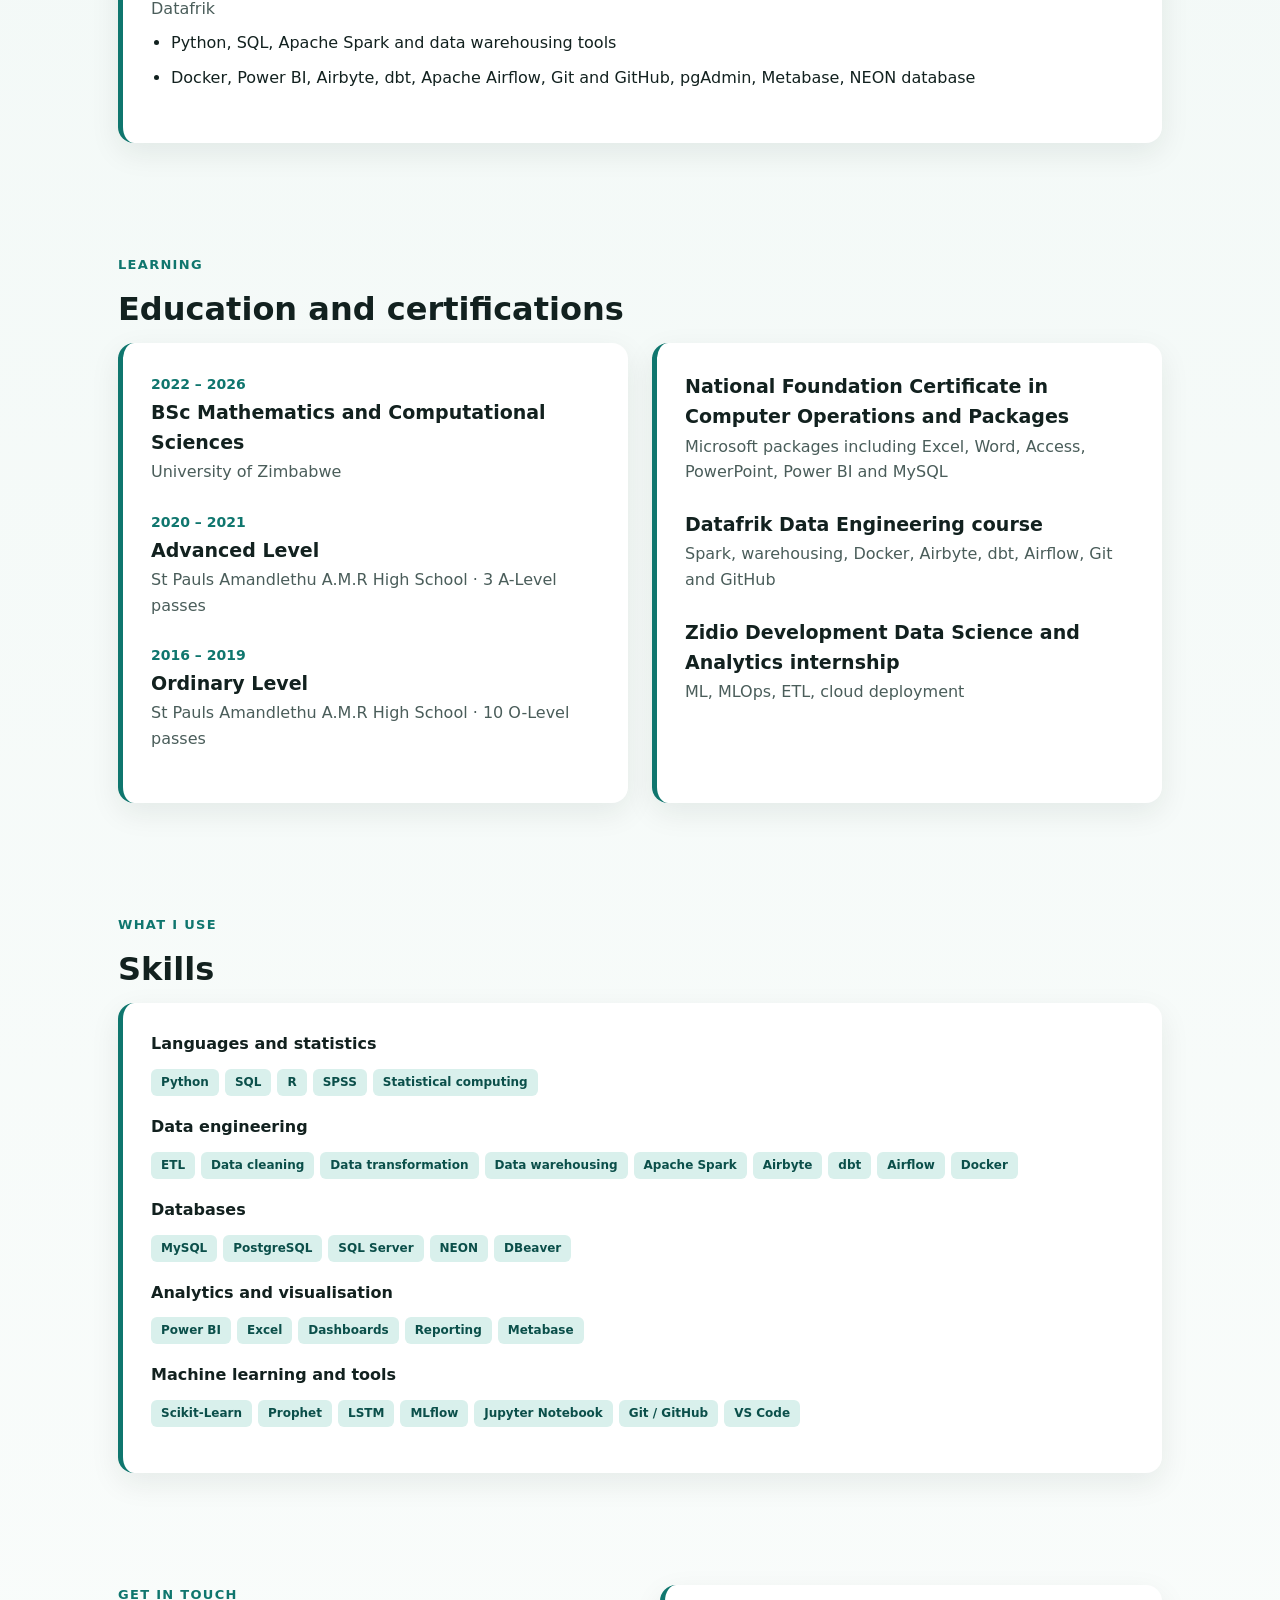
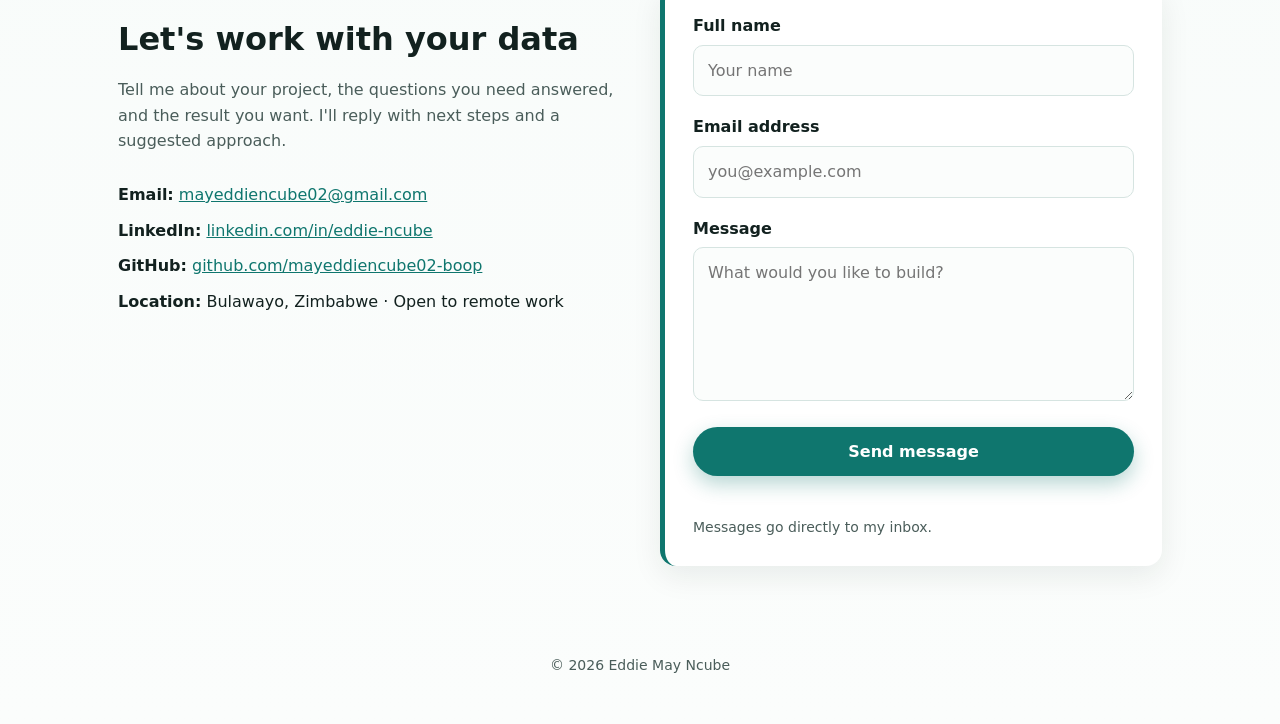
==== commit 88a45242: "Rename index (1).html to index.html" ====
--- a/index.html
+++ b/index.html
@@ -65,7 +65,7 @@
         <h3>NaijaShop: E-commerce Data Pipeline</h3>
         <p>An end-to-end pipeline that pulls data from several sources into one Neon Postgres database. These are generated customer and order data, a marketing spend Google Sheet and a daily USD to NGN exchange rate API. A layered dbt project (staging, intermediate, marts) turns it into seven tested, Power BI-ready tables, including customer 360, RFM segmentation, daily revenue, month-over-month growth and marketing performance. Runs on a daily GitHub Actions schedule, with Airbyte syncing the marketing and exchange-rate data. The image shows the dbt lineage graph, from raw tables to marts (click to enlarge).</p>
         <div class="tags"><span>Neon Postgres</span><span>dbt</span><span>Airbyte</span><span>GitHub Actions</span><span>Python</span><span>Power BI</span></div>
-        <p class="project-links"><a href="https://github.com/moyeddiencube02-boop" target="_blank" rel="noopener">View on GitHub</a></p>
+        <p class="project-links"><a href="https://github.com/mayeddiencube02-boop/Naijashop---de--cohort-" target="_blank" rel="noopener">View on GitHub</a></p>
       </article>
 
       <article class="card project">
@@ -73,7 +73,7 @@
         <h3>PortfolioPulse: Investment Tracker in USD and NGN</h3>
         <p>A daily pipeline that values a six-stock portfolio (AAPL, MSFT, NVDA, AMZN, META, GOOGL) in both US dollars and Naira. Prices come from yfinance, trades from a Google Sheet through Airbyte, and exchange rates from a custom Airbyte connector I built after the original rate API went offline. dbt models with 27 tests produce daily portfolio value and gain/loss, shown on a four-chart Metabase dashboard. Orchestrated weekdays with GitHub Actions.</p>
         <div class="tags"><span>Python</span><span>yfinance</span><span>Airbyte</span><span>dbt</span><span>Neon Postgres</span><span>Metabase</span><span>Docker</span></div>
-        <p class="project-links"><a href="https://github.com/moyeddiencube02-boop" target="_blank" rel="noopener">View on GitHub</a></p>
+        <p class="project-links"><a href="https://github.com/mayeddiencube02-boop/Eddie_Ncube_portfoliopulse" target="_blank" rel="noopener">View on GitHub</a></p>
       </article>
 
       <article class="card project">
@@ -81,11 +81,11 @@
         <h3>RetailPulse: Customer Analytics and Demand Forecasting</h3>
         <p>Zidio internship project on the Online Retail II dataset. One command runs the whole pipeline: cleaning, RFM and K-Means segmentation for 4,334 customers, a churn model (Optuna-tuned Gradient Boosting, ROC-AUC 0.75, 393 customers flagged high risk), a 30-day revenue forecast (WAPE 22.3%, slightly better than a seasonal baseline) and an inventory plan. Results feed a live Streamlit app and a four-page Power BI report, with MLflow experiment tracking.</p>
         <div class="tags"><span>Python</span><span>Scikit-Learn</span><span>Prophet</span><span>LSTM</span><span>MLflow</span><span>Streamlit</span><span>Power BI</span></div>
-        <p class="project-links"><a href="https://retailpulse-platform-ff4jabjhwxtymcw4tfr63n.streamlit.app/" target="_blank" rel="noopener">Live app</a> · <a href="https://github.com/moyeddiencube02-boop" target="_blank" rel="noopener">View on GitHub</a></p>
+        <p class="project-links"><a href="https://retailpulse-platform-ff4jabjhwxtymcw4tfr63n.streamlit.app/" target="_blank" rel="noopener">Live app</a> · <a href="https://github.com/mayeddiencube02-boop/RetailPulse-Platform" target="_blank" rel="noopener">View on GitHub</a></p>
       </article>
 
     </div>
-    <p style="margin-top:20px">More code on <a href="https://github.com/moyeddiencube02-boop" target="_blank" rel="noopener">GitHub</a>.</p>
+    <p style="margin-top:20px">More code on <a href="https://github.com/mayeddiencube02-boop" target="_blank" rel="noopener">GitHub</a>.</p>
   </section>
 
   <!-- ABOUT -->
@@ -229,7 +229,7 @@
         <ul class="contact-list">
           <li><strong>Email:</strong> <a href="mailto:mayeddiencube02@gmail.com">mayeddiencube02@gmail.com</a></li>
           <li><strong>LinkedIn:</strong> <a href="https://www.linkedin.com/in/eddie-ncube-9a7a51247/" target="_blank" rel="noopener">linkedin.com/in/eddie-ncube</a></li>
-          <li><strong>GitHub:</strong> <a href="https://github.com/moyeddiencube02-boop" target="_blank" rel="noopener">github.com/moyeddiencube02-boop</a></li>
+          <li><strong>GitHub:</strong> <a href="https://github.com/mayeddiencube02-boop" target="_blank" rel="noopener">github.com/mayeddiencube02-boop</a></li>
           <li><strong>Location:</strong> Bulawayo, Zimbabwe · Open to remote work</li>
         </ul>
       </div>
